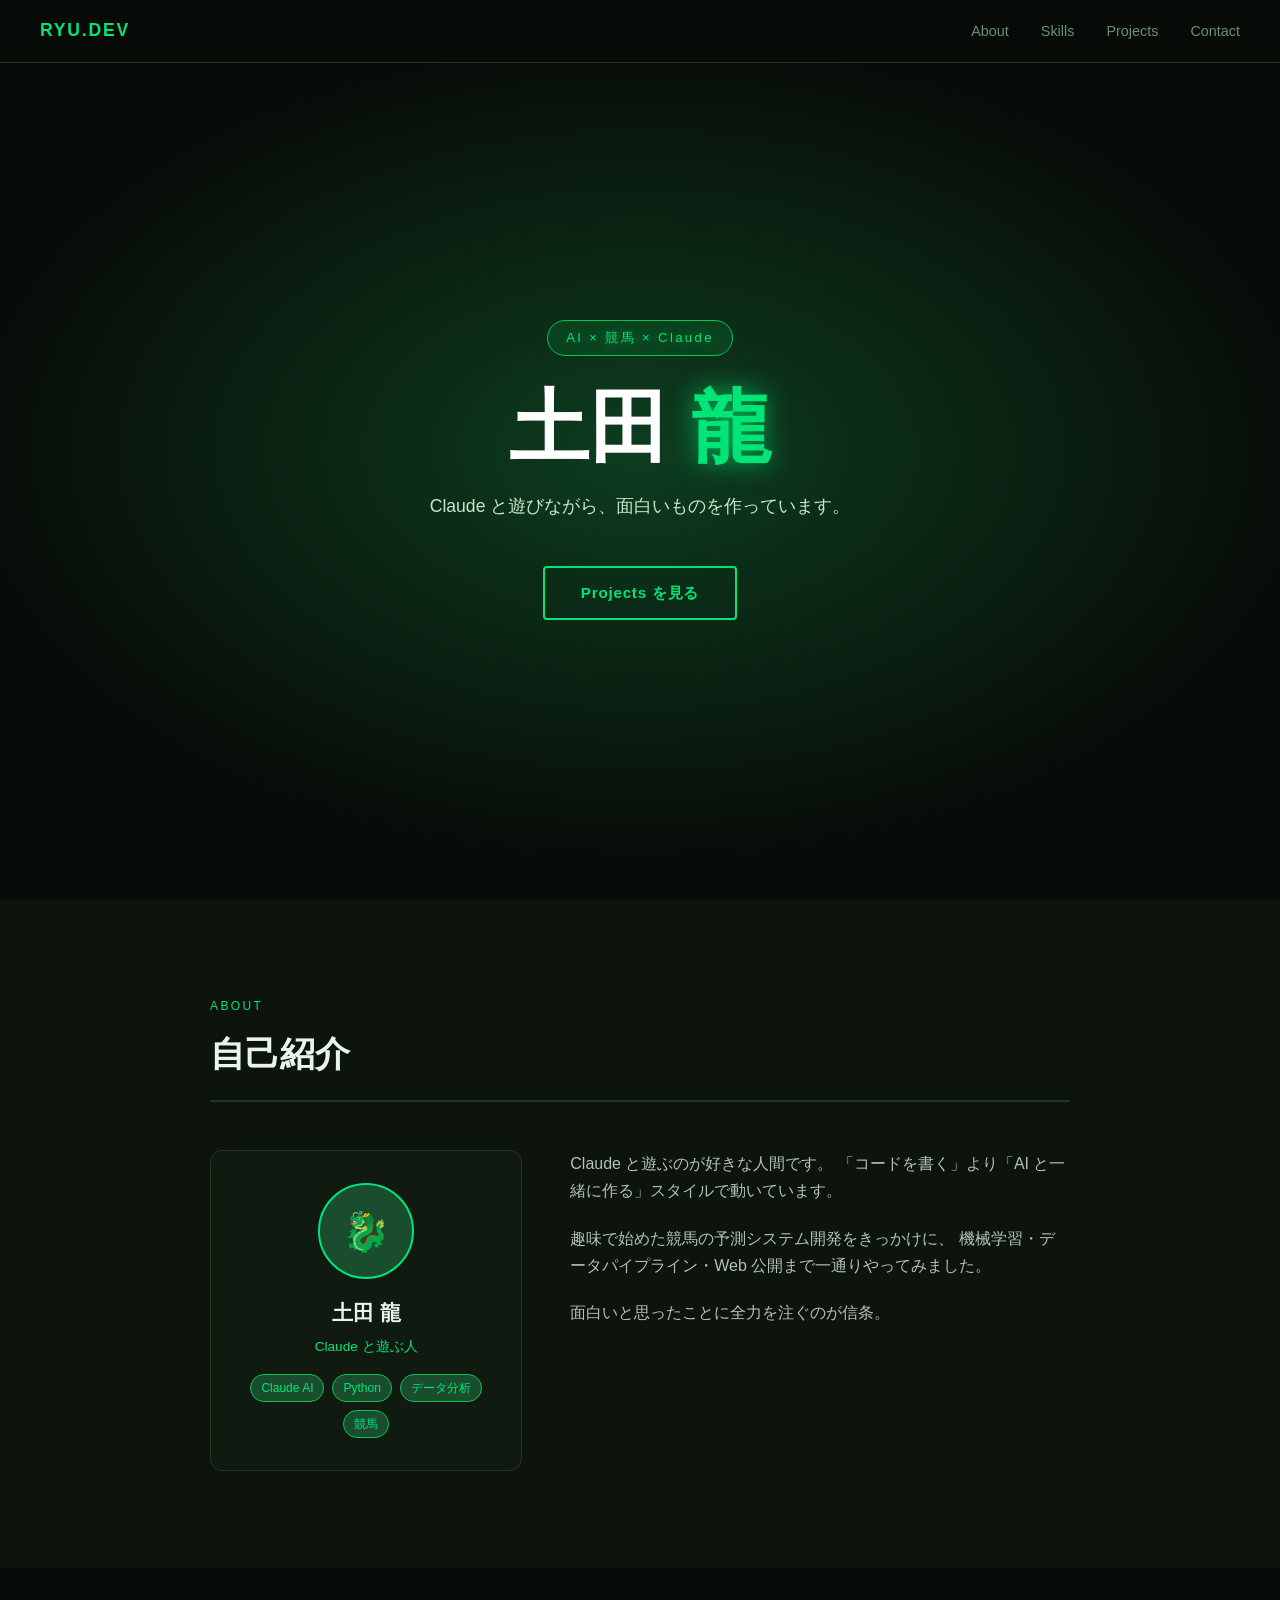
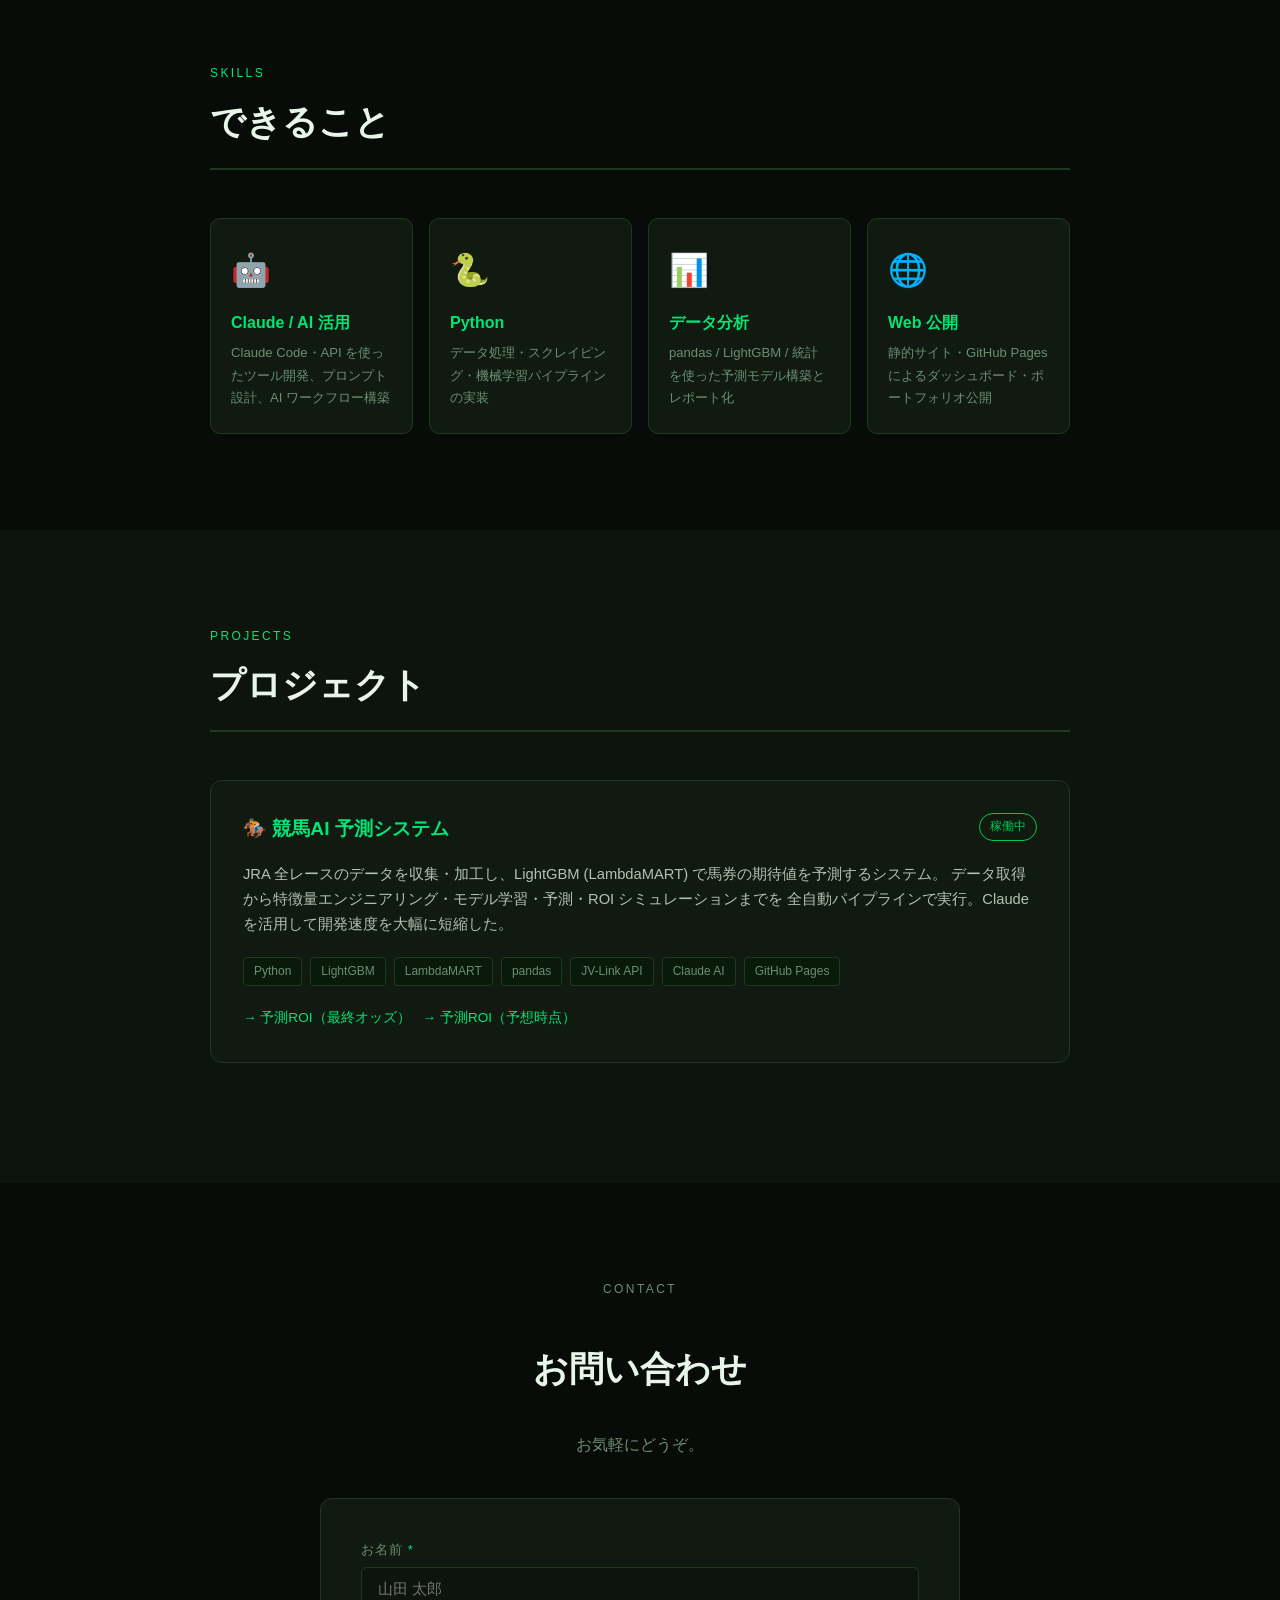
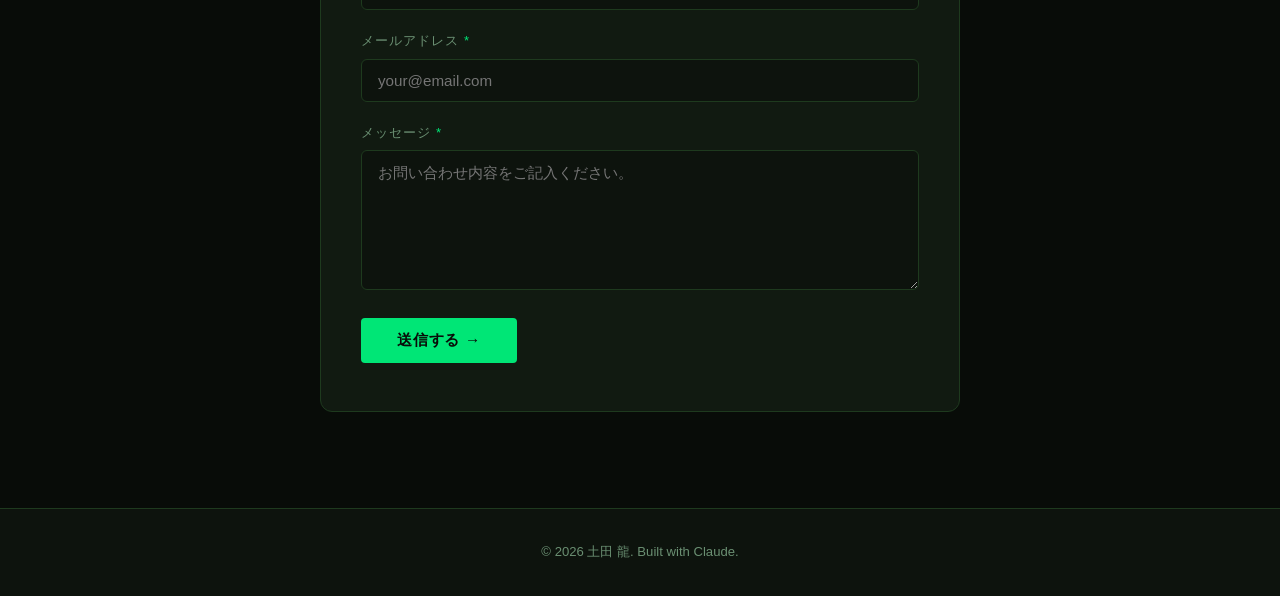
==== index.html @ 58692b45 "Fix hero text z-index, remove scanline overlay" ====
<!DOCTYPE html>
<html lang="ja">
<head>
<meta charset="utf-8">
<meta name="viewport" content="width=device-width, initial-scale=1">
<title>土田 龍 | Portfolio</title>
<style>
  :root {
    --bg:       #080c08;
    --bg2:      #0d130d;
    --bg3:      #111a11;
    --green:    #00e676;
    --green2:   #00c853;
    --green-dim:#1a4d2e;
    --text:     #e8f5e9;
    --muted:    #6a8f72;
    --border:   #1e3a1e;
  }

  * { box-sizing: border-box; margin: 0; padding: 0; }

  html { scroll-behavior: smooth; }

  body {
    font-family: 'Hiragino Kaku Gothic Pro', Meiryo, 'Noto Sans JP', sans-serif;
    background: var(--bg);
    color: var(--text);
    line-height: 1.7;
  }

  /* ── NAV ── */
  nav {
    position: fixed; top: 0; left: 0; right: 0; z-index: 100;
    display: flex; justify-content: space-between; align-items: center;
    padding: 16px 40px;
    background: rgba(8,12,8,0.85);
    backdrop-filter: blur(10px);
    border-bottom: 1px solid var(--border);
  }
  .nav-logo {
    font-size: 1.1em; font-weight: bold; color: var(--green);
    letter-spacing: 0.1em; text-decoration: none;
  }
  .nav-links { display: flex; gap: 32px; list-style: none; }
  .nav-links a {
    color: var(--muted); text-decoration: none; font-size: 0.9em;
    transition: color 0.2s;
  }
  .nav-links a:hover { color: var(--green); }

  /* ── HERO ── */
  #hero {
    min-height: 100vh;
    display: flex; flex-direction: column;
    justify-content: center; align-items: center;
    text-align: center;
    padding: 80px 24px 40px;
    position: relative; overflow: hidden;
  }
  #hero::before {
    content: '';
    position: absolute; inset: 0; z-index: 0;
    background: radial-gradient(ellipse 80% 70% at 50% 50%, #0d3d20 0%, transparent 65%);
    pointer-events: none;
  }
  .hero-tag {
    display: inline-block;
    background: rgba(0,200,83,0.12);
    border: 1px solid var(--green2);
    color: var(--green);
    font-size: 0.82em; letter-spacing: 0.18em;
    padding: 6px 18px; border-radius: 20px;
    margin-bottom: 28px;
    text-shadow: 0 0 12px rgba(0,230,118,0.5);
  }
  #hero h1 {
    font-size: clamp(2.8em, 7vw, 5em);
    font-weight: 900;
    line-height: 1.1;
    margin-bottom: 20px;
    color: #ffffff;
  }
  #hero h1 .accent {
    color: var(--green);
    text-shadow: 0 0 24px rgba(0,230,118,0.7);
  }
  #hero .sub {
    color: #c8e6c9; font-size: 1.1em;
    max-width: 480px; margin: 0 auto 44px;
  }
  .btn {
    display: inline-block;
    background: transparent;
    border: 2px solid var(--green);
    color: var(--green);
    padding: 12px 36px; border-radius: 4px;
    text-decoration: none; font-size: 0.95em; font-weight: bold;
    letter-spacing: 0.05em;
    transition: background 0.2s, color 0.2s;
  }
  .btn:hover { background: var(--green); color: var(--bg); }
  .btn-solid {
    background: var(--green); color: var(--bg);
  }
  .btn-solid:hover { background: var(--green2); }

  /* ── SECTIONS ── */
  section { padding: 96px 24px; }
  .section-inner { max-width: 860px; margin: 0 auto; }
  .section-label {
    font-size: 0.75em; letter-spacing: 0.2em;
    color: var(--green); text-transform: uppercase;
    margin-bottom: 8px;
  }
  .section-title {
    font-size: clamp(1.6em, 3.5vw, 2.2em);
    font-weight: 800; margin-bottom: 48px;
    border-bottom: 2px solid var(--border);
    padding-bottom: 16px;
  }

  /* ── ABOUT ── */
  #about { background: var(--bg2); }
  .about-grid {
    display: grid;
    grid-template-columns: 1fr 1.6fr;
    gap: 48px; align-items: start;
  }
  .about-profile {
    background: var(--bg3);
    border: 1px solid var(--border);
    border-radius: 12px;
    padding: 32px 24px;
    text-align: center;
  }
  .avatar {
    width: 96px; height: 96px;
    background: var(--green-dim);
    border-radius: 50%;
    display: flex; align-items: center; justify-content: center;
    font-size: 2.4em; margin: 0 auto 16px;
    border: 2px solid var(--green);
  }
  .about-profile h2 { font-size: 1.3em; margin-bottom: 4px; }
  .about-profile .role { color: var(--green); font-size: 0.85em; margin-bottom: 16px; }
  .tag-list { display: flex; flex-wrap: wrap; gap: 8px; justify-content: center; margin-top: 16px; }
  .tag {
    background: var(--green-dim);
    color: var(--green);
    font-size: 0.75em; padding: 3px 10px; border-radius: 20px;
    border: 1px solid var(--green2);
  }
  .about-text p { margin-bottom: 20px; color: #b0c4b1; }
  .about-text p:last-child { margin-bottom: 0; }

  /* ── SKILLS ── */
  #skills { background: var(--bg); }
  .skills-grid {
    display: grid;
    grid-template-columns: repeat(auto-fill, minmax(200px, 1fr));
    gap: 16px;
  }
  .skill-card {
    background: var(--bg3);
    border: 1px solid var(--border);
    border-radius: 10px;
    padding: 24px 20px;
    transition: border-color 0.2s, transform 0.2s;
  }
  .skill-card:hover { border-color: var(--green); transform: translateY(-4px); }
  .skill-icon { font-size: 2em; margin-bottom: 12px; }
  .skill-card h3 { font-size: 1em; font-weight: bold; color: var(--green); margin-bottom: 6px; }
  .skill-card p { font-size: 0.82em; color: var(--muted); }

  /* ── PROJECTS ── */
  #projects { background: var(--bg2); }
  .project-card {
    background: var(--bg3);
    border: 1px solid var(--border);
    border-radius: 12px;
    padding: 32px;
    margin-bottom: 24px;
    transition: border-color 0.2s;
  }
  .project-card:hover { border-color: var(--green); }
  .project-header {
    display: flex; justify-content: space-between;
    align-items: flex-start; gap: 16px;
    margin-bottom: 16px;
  }
  .project-title { font-size: 1.2em; font-weight: bold; color: var(--green); }
  .project-badge {
    font-size: 0.72em; padding: 3px 10px;
    border-radius: 20px; border: 1px solid;
    white-space: nowrap; flex-shrink: 0;
  }
  .badge-active { border-color: var(--green2); color: var(--green2); }
  .project-desc { color: #b0c4b1; font-size: 0.92em; margin-bottom: 20px; }
  .tech-list { display: flex; flex-wrap: wrap; gap: 8px; }
  .tech {
    background: #0a1a0a; color: var(--muted);
    font-size: 0.75em; padding: 3px 10px;
    border-radius: 4px; border: 1px solid var(--border);
  }
  .project-links { margin-top: 20px; display: flex; gap: 12px; }
  .project-links a {
    font-size: 0.85em; color: var(--green);
    text-decoration: none; border-bottom: 1px solid transparent;
    transition: border-color 0.2s;
  }
  .project-links a:hover { border-color: var(--green); }

  /* ── CONTACT ── */
  #contact { background: var(--bg); }
  .contact-wrap { text-align: center; }
  .contact-wrap p { color: var(--muted); max-width: 480px; margin: 0 auto 40px; }
  .contact-form-area {
    max-width: 640px; margin: 0 auto;
    background: var(--bg3); border: 1px solid var(--border);
    border-radius: 12px; overflow: hidden;
  }
  .contact-form-area iframe {
    width: 100%; border: none; display: block;
    min-height: 600px;
  }
  /* ── CONTACT FORM ── */
  .contact-form {
    padding: 40px 40px 48px;
    text-align: left;
  }
  .form-group {
    margin-bottom: 20px;
  }
  .form-group label {
    display: block;
    font-size: 0.82em;
    color: var(--muted);
    letter-spacing: 0.08em;
    margin-bottom: 6px;
  }
  .form-group input,
  .form-group textarea {
    width: 100%;
    background: var(--bg2);
    border: 1px solid var(--border);
    border-radius: 6px;
    color: var(--text);
    font-family: inherit;
    font-size: 0.95em;
    padding: 12px 16px;
    transition: border-color 0.2s, box-shadow 0.2s;
    outline: none;
    resize: vertical;
  }
  .form-group input:focus,
  .form-group textarea:focus {
    border-color: var(--green);
    box-shadow: 0 0 0 3px rgba(0, 230, 118, 0.12);
  }
  .form-group textarea { min-height: 140px; }
  .form-submit { margin-top: 8px; }
  .form-submit .btn { cursor: pointer; font-family: inherit; border: none; }
  .form-thankyou {
    display: none;
    padding: 48px 32px;
    text-align: center;
  }
  .form-thankyou .thankyou-icon {
    font-size: 2.8em; margin-bottom: 16px;
  }
  .form-thankyou h3 {
    font-size: 1.2em; color: var(--green); margin-bottom: 10px;
  }
  .form-thankyou p { color: var(--muted); font-size: 0.92em; }
  /* honeypot: 非表示 */
  .form-honeypot { display: none !important; }
  @media (max-width: 680px) {
    .contact-form { padding: 28px 20px 36px; }
  }

  /* ── FOOTER ── */
  footer {
    background: var(--bg2);
    border-top: 1px solid var(--border);
    text-align: center;
    padding: 32px 24px;
    color: var(--muted);
    font-size: 0.82em;
  }

  /* ── RESPONSIVE ── */
  @media (max-width: 680px) {
    nav { padding: 14px 20px; }
    .nav-links { gap: 20px; }
    .about-grid { grid-template-columns: 1fr; }
    section { padding: 64px 20px; }
  }
</style>
</head>
<body>

<!-- NAV -->
<nav>
  <a class="nav-logo" href="#">RYU.DEV</a>
  <ul class="nav-links">
    <li><a href="#about">About</a></li>
    <li><a href="#skills">Skills</a></li>
    <li><a href="#projects">Projects</a></li>
    <li><a href="#contact">Contact</a></li>
  </ul>
</nav>

<!-- HERO -->
<section id="hero">
  <div style="position:relative;z-index:1;display:flex;flex-direction:column;align-items:center">
    <span class="hero-tag">AI × 競馬 × Claude</span>
    <h1>土田 <span class="accent">龍</span></h1>
    <p class="sub">Claude と遊びながら、面白いものを作っています。</p>
    <a class="btn" href="#projects">Projects を見る</a>
  </div>
</section>

<!-- ABOUT -->
<section id="about">
  <div class="section-inner">
    <p class="section-label">About</p>
    <h2 class="section-title">自己紹介</h2>
    <div class="about-grid">
      <div class="about-profile">
        <div class="avatar">🐉</div>
        <h2>土田 龍</h2>
        <p class="role">Claude と遊ぶ人</p>
        <div class="tag-list">
          <span class="tag">Claude AI</span>
          <span class="tag">Python</span>
          <span class="tag">データ分析</span>
          <span class="tag">競馬</span>
        </div>
      </div>
      <div class="about-text">
        <p>
          Claude と遊ぶのが好きな人間です。
          「コードを書く」より「AI と一緒に作る」スタイルで動いています。
        </p>
        <p>
          趣味で始めた競馬の予測システム開発をきっかけに、
          機械学習・データパイプライン・Web 公開まで一通りやってみました。
        </p>
        <p>
          面白いと思ったことに全力を注ぐのが信条。
        </p>
      </div>
    </div>
  </div>
</section>

<!-- SKILLS -->
<section id="skills">
  <div class="section-inner">
    <p class="section-label">Skills</p>
    <h2 class="section-title">できること</h2>
    <div class="skills-grid">
      <div class="skill-card">
        <div class="skill-icon">🤖</div>
        <h3>Claude / AI 活用</h3>
        <p>Claude Code・API を使ったツール開発、プロンプト設計、AI ワークフロー構築</p>
      </div>
      <div class="skill-card">
        <div class="skill-icon">🐍</div>
        <h3>Python</h3>
        <p>データ処理・スクレイピング・機械学習パイプラインの実装</p>
      </div>
      <div class="skill-card">
        <div class="skill-icon">📊</div>
        <h3>データ分析</h3>
        <p>pandas / LightGBM / 統計を使った予測モデル構築とレポート化</p>
      </div>
      <div class="skill-card">
        <div class="skill-icon">🌐</div>
        <h3>Web 公開</h3>
        <p>静的サイト・GitHub Pages によるダッシュボード・ポートフォリオ公開</p>
      </div>
    </div>
  </div>
</section>

<!-- PROJECTS -->
<section id="projects">
  <div class="section-inner">
    <p class="section-label">Projects</p>
    <h2 class="section-title">プロジェクト</h2>

    <div class="project-card">
      <div class="project-header">
        <span class="project-title">🏇 競馬AI 予測システム</span>
        <span class="project-badge badge-active">稼働中</span>
      </div>
      <p class="project-desc">
        JRA 全レースのデータを収集・加工し、LightGBM (LambdaMART) で馬券の期待値を予測するシステム。
        データ取得から特徴量エンジニアリング・モデル学習・予測・ROI シミュレーションまでを
        全自動パイプラインで実行。Claude を活用して開発速度を大幅に短縮した。
      </p>
      <div class="tech-list">
        <span class="tech">Python</span>
        <span class="tech">LightGBM</span>
        <span class="tech">LambdaMART</span>
        <span class="tech">pandas</span>
        <span class="tech">JV-Link API</span>
        <span class="tech">Claude AI</span>
        <span class="tech">GitHub Pages</span>
      </div>
      <div class="project-links">
        <a href="https://keiba-dragon.github.io/horse_racing_ai/daily_roi_2026.html" target="_blank" rel="noopener">→ 予測ROI（最終オッズ）</a>
        <a href="https://keiba-dragon.github.io/horse_racing_ai/predict_time_roi_2026.html" target="_blank" rel="noopener">→ 予測ROI（予想時点）</a>
      </div>
    </div>

    <!-- 追加プロジェクトはここにコピーして増やせます -->

  </div>
</section>

<!-- CONTACT -->
<section id="contact">
  <div class="section-inner contact-wrap">
    <p class="section-label">Contact</p>
    <h2 class="section-title" style="border:none;margin-bottom:16px;">お問い合わせ</h2>
    <p>お気軽にどうぞ。</p>

    <div class="contact-form-area">

      <!-- お問い合わせフォーム (Formspree) -->
      <!-- FORMSPREE_ENDPOINT: https://formspree.io/f/mdapybbp -->
      <form
        id="contact-form"
        class="contact-form"
        action="https://formspree.io/f/mdapybbp"
        method="POST"
        novalidate
      >
        <!-- honeypot スパム対策 -->
        <div class="form-honeypot" aria-hidden="true">
          <input type="text" name="_gotcha" tabindex="-1" autocomplete="off">
        </div>

        <div class="form-group">
          <label for="cf-name">お名前 <span style="color:var(--green)">*</span></label>
          <input
            id="cf-name"
            type="text"
            name="name"
            placeholder="山田 太郎"
            required
            autocomplete="name"
          >
        </div>

        <div class="form-group">
          <label for="cf-email">メールアドレス <span style="color:var(--green)">*</span></label>
          <input
            id="cf-email"
            type="email"
            name="email"
            placeholder="your@email.com"
            required
            autocomplete="email"
          >
        </div>

        <div class="form-group">
          <label for="cf-message">メッセージ <span style="color:var(--green)">*</span></label>
          <textarea
            id="cf-message"
            name="message"
            placeholder="お問い合わせ内容をご記入ください。"
            required
          ></textarea>
        </div>

        <div class="form-submit">
          <button type="submit" class="btn btn-solid">送信する →</button>
        </div>
      </form>

      <!-- 送信完了メッセージ -->
      <div id="contact-thankyou" class="form-thankyou">
        <div class="thankyou-icon">✅</div>
        <h3>お送りいただきありがとうございます！</h3>
        <p>内容を確認のうえ、折り返しご連絡いたします。</p>
      </div>

    </div>
  </div>
</section>

<!-- FOOTER -->
<footer>
  <p>&copy; 2026 土田 龍. Built with Claude.</p>
</footer>


<script>
/* ── Formspree Ajax 送信 ───────────────────────────────────────── */
(function () {
  var form      = document.getElementById('contact-form');
  var thankyou  = document.getElementById('contact-thankyou');
  if (!form) return;

  form.addEventListener('submit', function (e) {
    e.preventDefault();

    var submitBtn = form.querySelector('[type="submit"]');
    submitBtn.disabled = true;
    submitBtn.textContent = '送信中…';

    var data = new FormData(form);

    fetch(form.action, {
      method: 'POST',
      body: data,
      headers: { 'Accept': 'application/json' }
    })
    .then(function (res) {
      if (res.ok) {
        /* 成功: フォームを隠してサンクスメッセージを表示 */
        form.style.display = 'none';
        thankyou.style.display = 'block';
      } else {
        return res.json().then(function (json) {
          throw new Error(json.errors ? json.errors.map(function(e){ return e.message; }).join(', ') : '送信エラー');
        });
      }
    })
    .catch(function (err) {
      submitBtn.disabled = false;
      submitBtn.textContent = '送信する →';
      alert('送信に失敗しました。時間をおいて再度お試しください。\n(' + err.message + ')');
    });
  });
})();
</script>

</body>
</html>
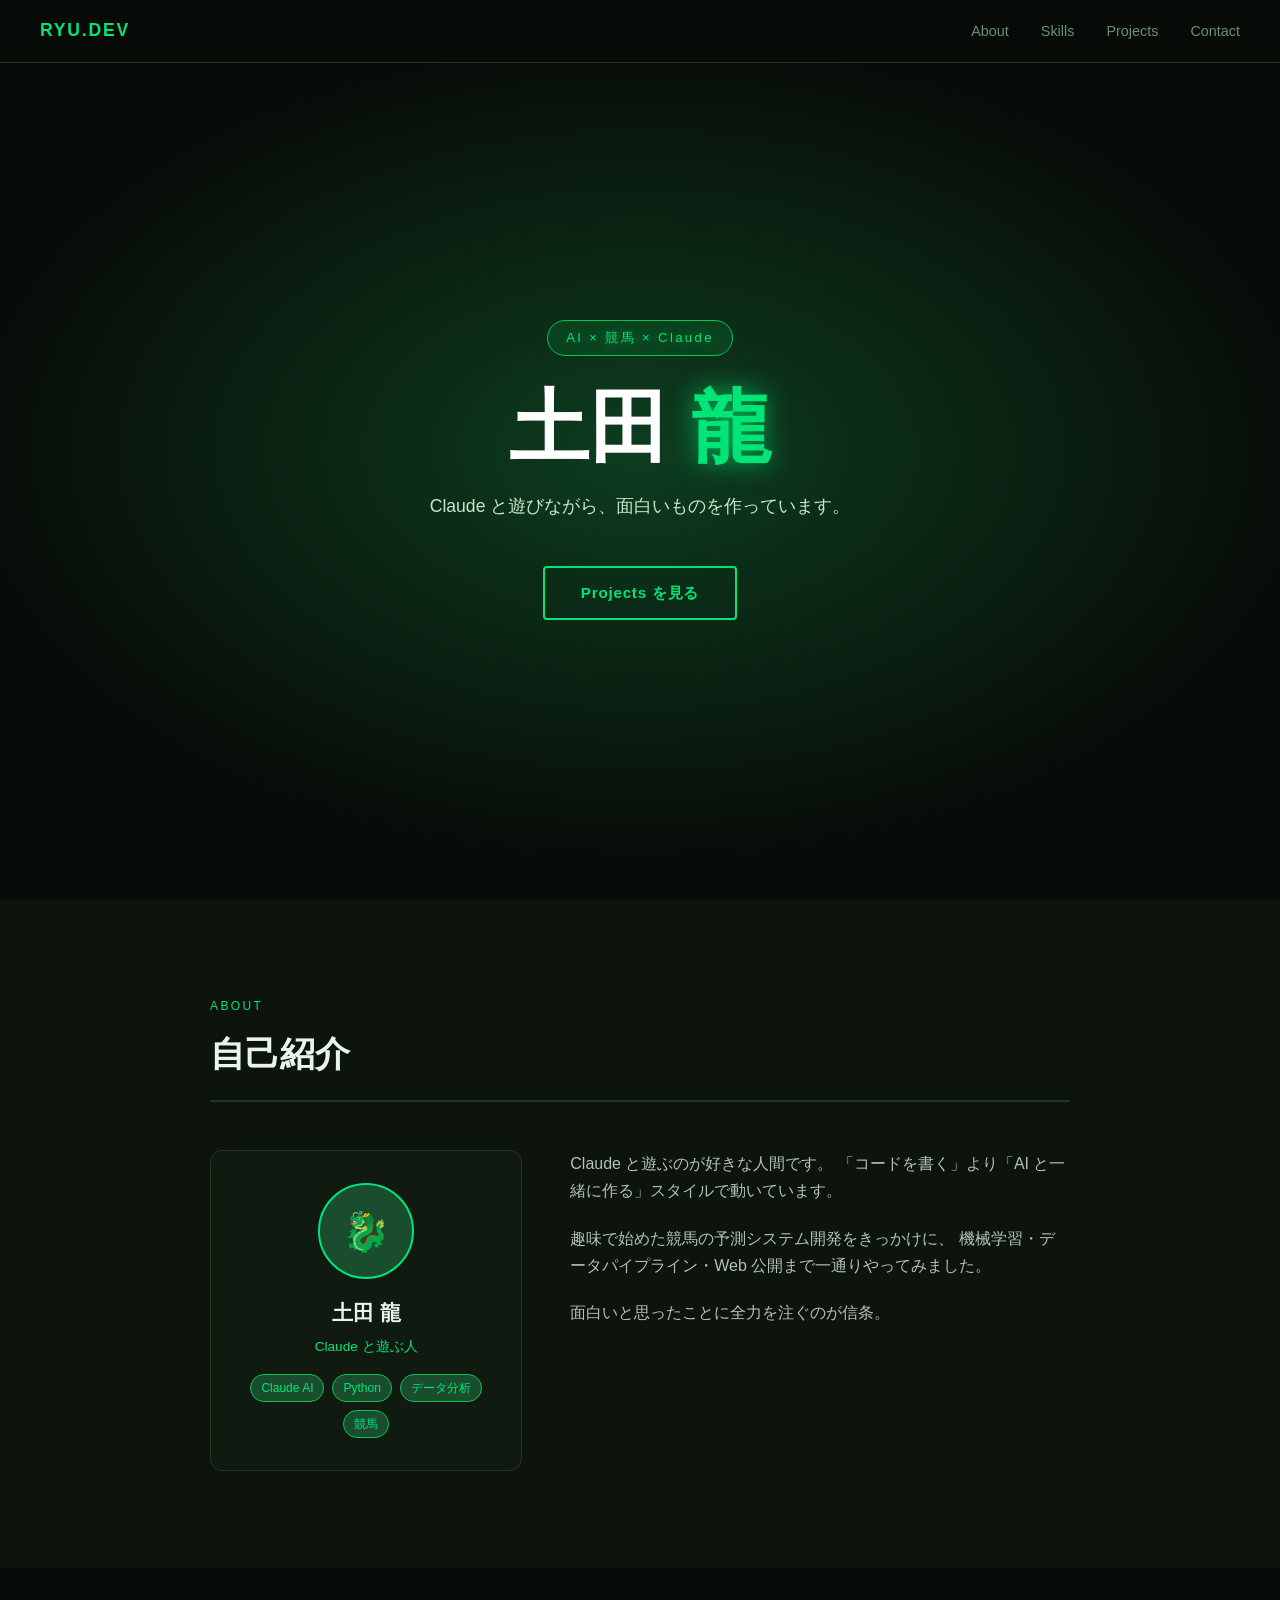
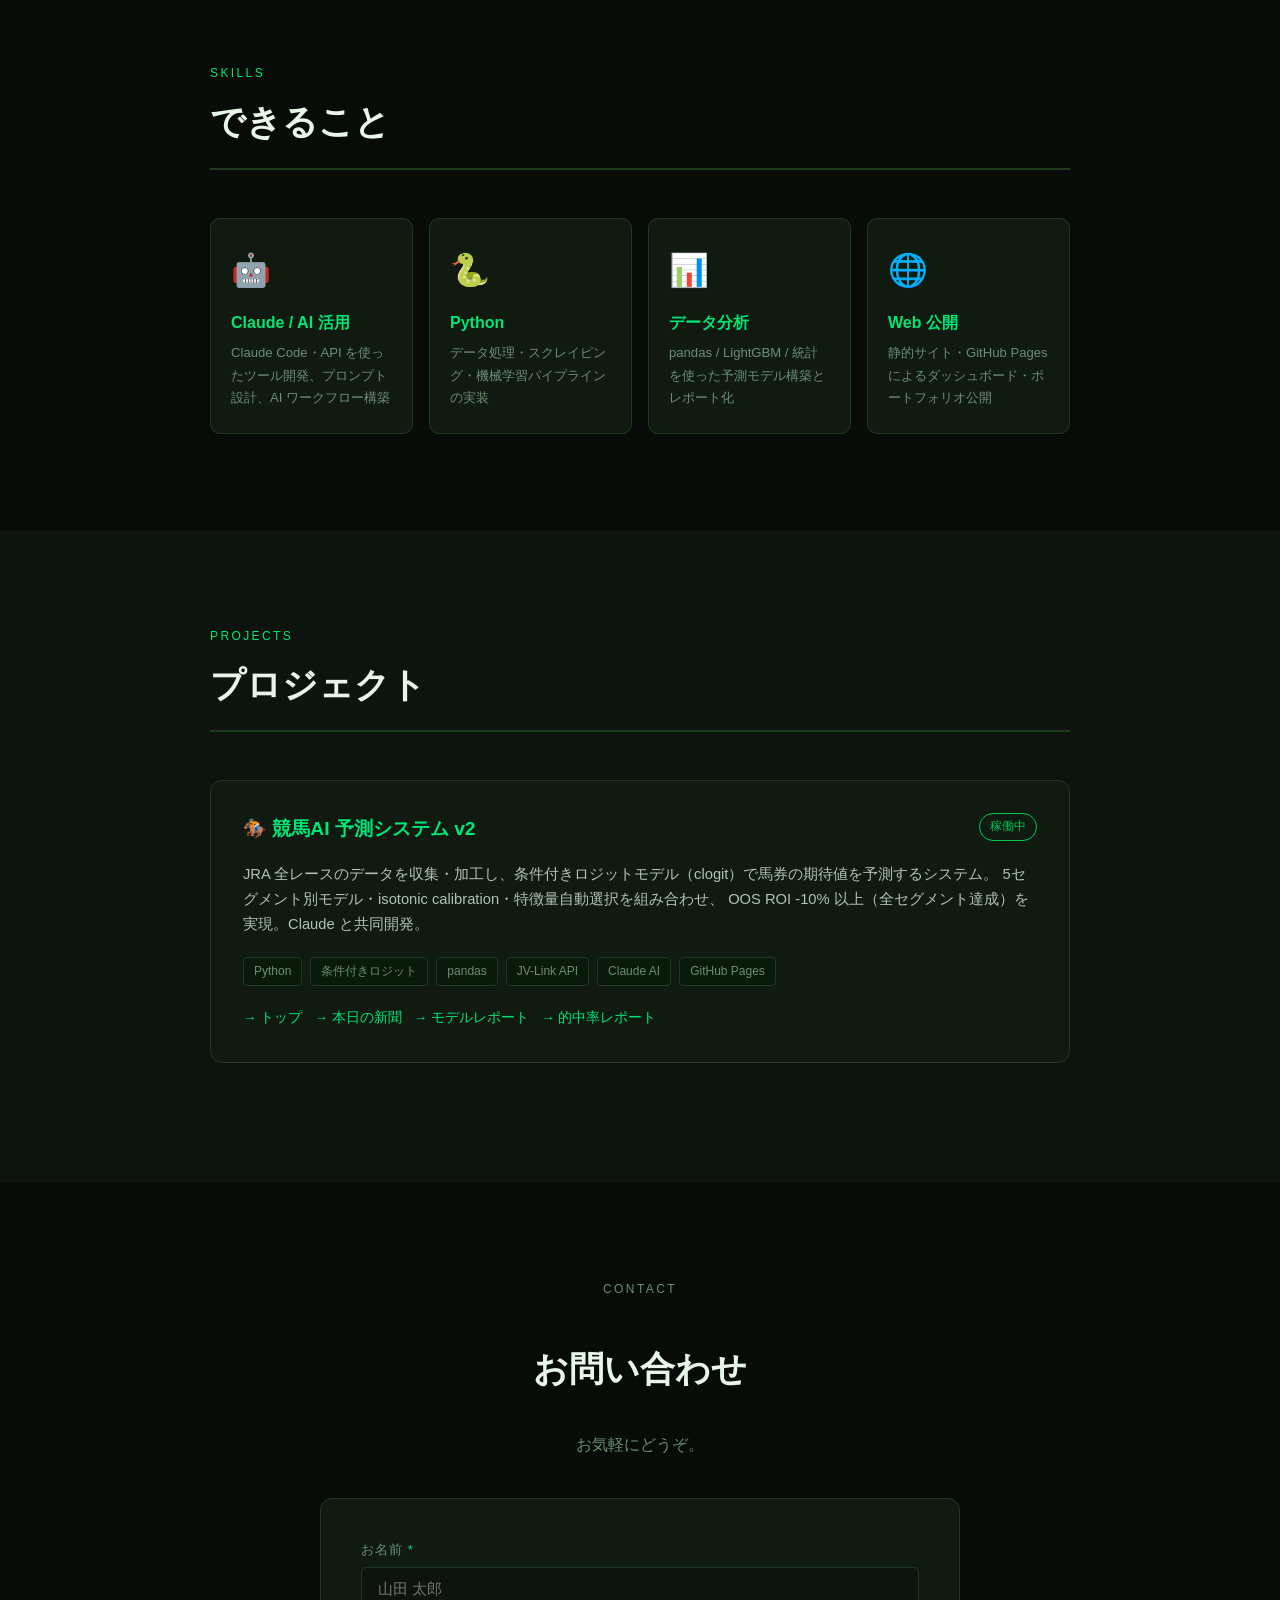
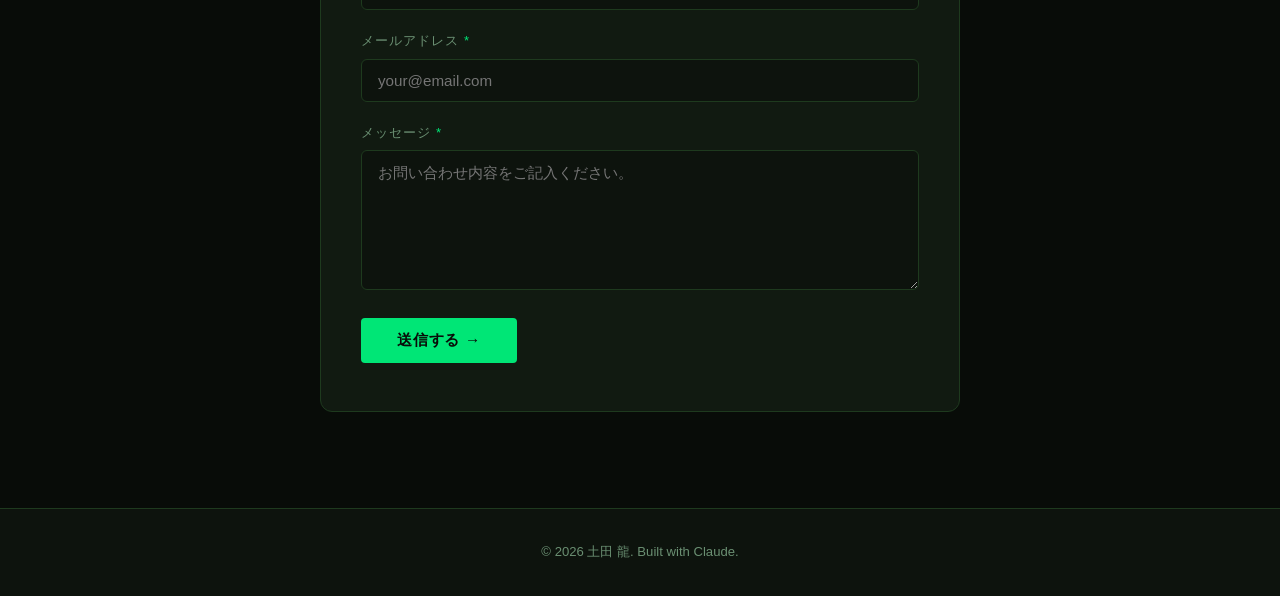
==== commit 4d4cdc50: "feat: 競馬AIをv2に更新（clogit・5セグメント・新URLに変更）" ====
--- a/index.html
+++ b/index.html
@@ -392,26 +392,27 @@
 
     <div class="project-card">
       <div class="project-header">
-        <span class="project-title">🏇 競馬AI 予測システム</span>
+        <span class="project-title">🏇 競馬AI 予測システム v2</span>
         <span class="project-badge badge-active">稼働中</span>
       </div>
       <p class="project-desc">
-        JRA 全レースのデータを収集・加工し、LightGBM (LambdaMART) で馬券の期待値を予測するシステム。
-        データ取得から特徴量エンジニアリング・モデル学習・予測・ROI シミュレーションまでを
-        全自動パイプラインで実行。Claude を活用して開発速度を大幅に短縮した。
+        JRA 全レースのデータを収集・加工し、条件付きロジットモデル（clogit）で馬券の期待値を予測するシステム。
+        5セグメント別モデル・isotonic calibration・特徴量自動選択を組み合わせ、
+        OOS ROI -10% 以上（全セグメント達成）を実現。Claude と共同開発。
       </p>
       <div class="tech-list">
         <span class="tech">Python</span>
-        <span class="tech">LightGBM</span>
-        <span class="tech">LambdaMART</span>
+        <span class="tech">条件付きロジット</span>
         <span class="tech">pandas</span>
         <span class="tech">JV-Link API</span>
         <span class="tech">Claude AI</span>
         <span class="tech">GitHub Pages</span>
       </div>
       <div class="project-links">
-        <a href="https://keiba-dragon.github.io/horse_racing_ai/daily_roi_2026.html" target="_blank" rel="noopener">→ 予測ROI（最終オッズ）</a>
-        <a href="https://keiba-dragon.github.io/horse_racing_ai/predict_time_roi_2026.html" target="_blank" rel="noopener">→ 予測ROI（予想時点）</a>
+        <a href="https://keiba-dragon.github.io/horse_racing_ai_v2/" target="_blank" rel="noopener">→ トップ</a>
+        <a href="https://keiba-dragon.github.io/horse_racing_ai_v2/newspaper_20260614.html" target="_blank" rel="noopener">→ 本日の新聞</a>
+        <a href="https://keiba-dragon.github.io/horse_racing_ai_v2/model_report_20260613.html" target="_blank" rel="noopener">→ モデルレポート</a>
+        <a href="https://keiba-dragon.github.io/horse_racing_ai_v2/accuracy_model_report_20260613.html" target="_blank" rel="noopener">→ 的中率レポート</a>
       </div>
     </div>
 
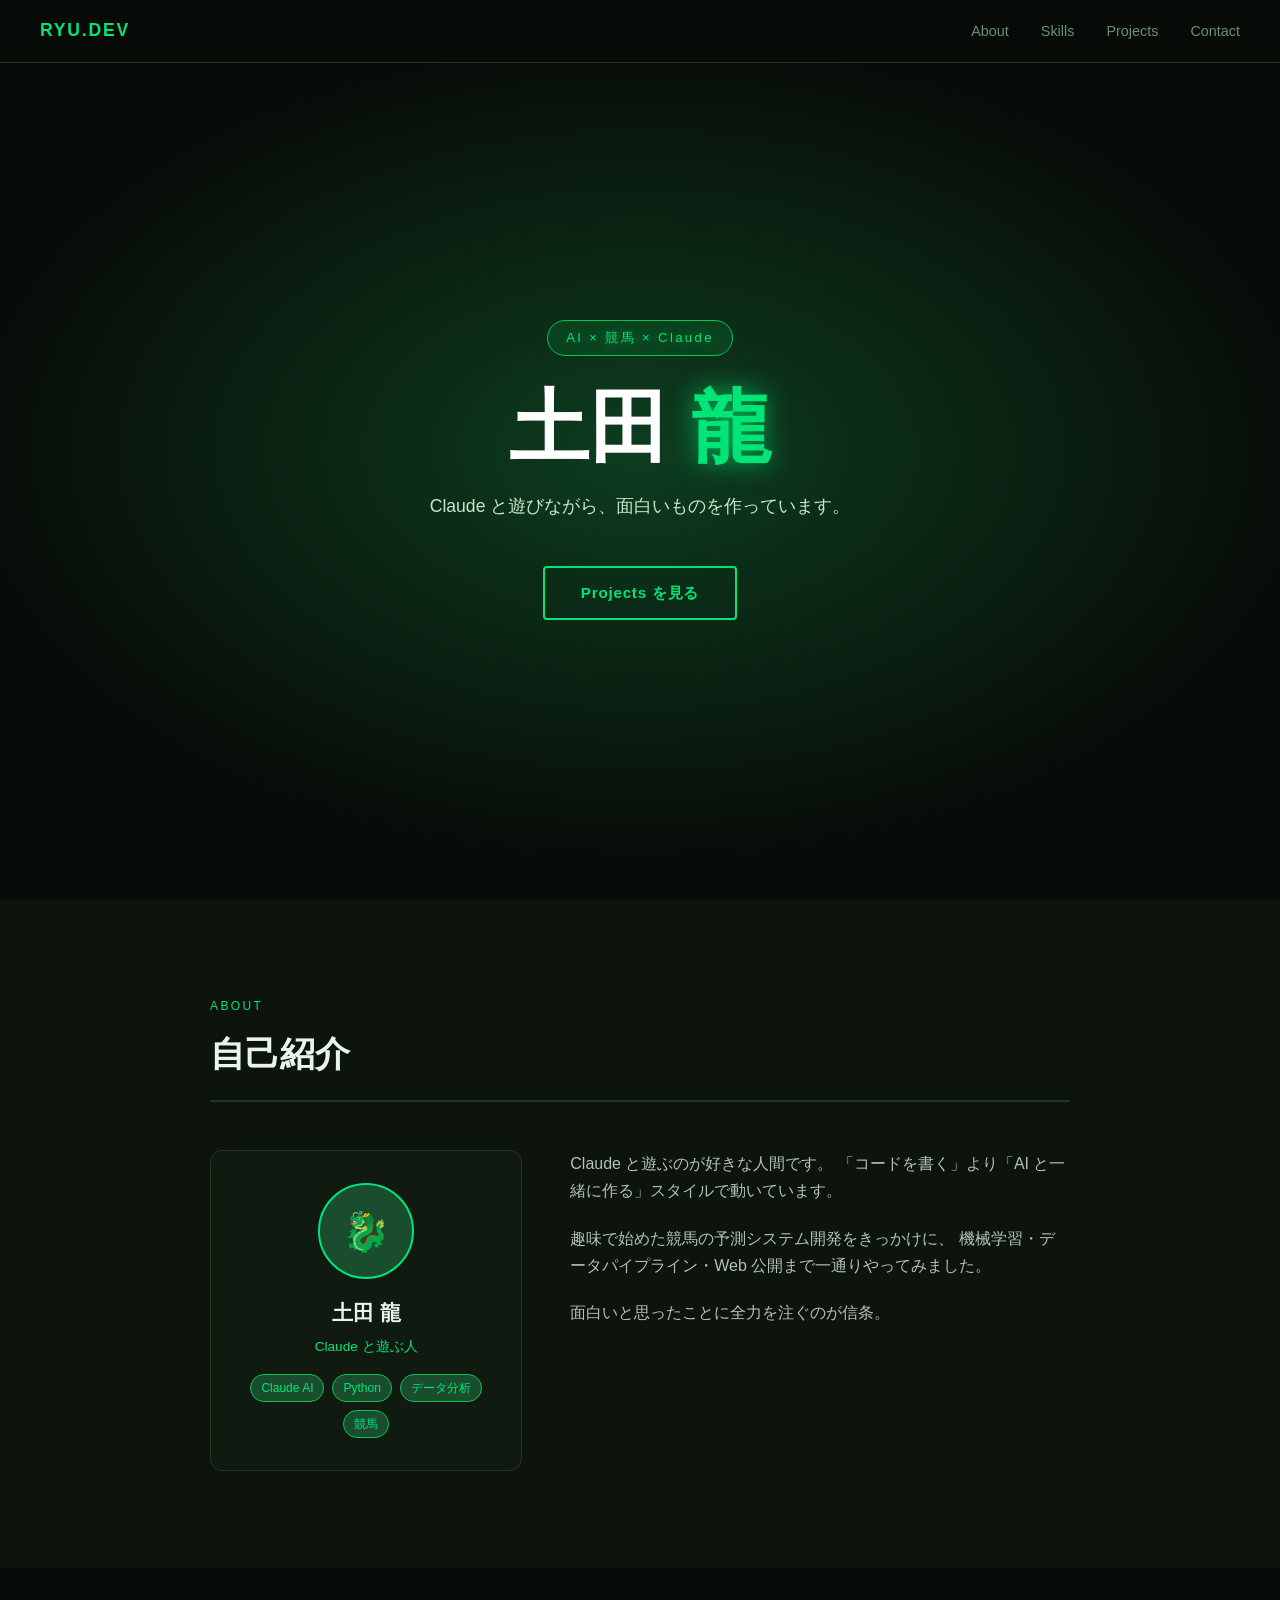
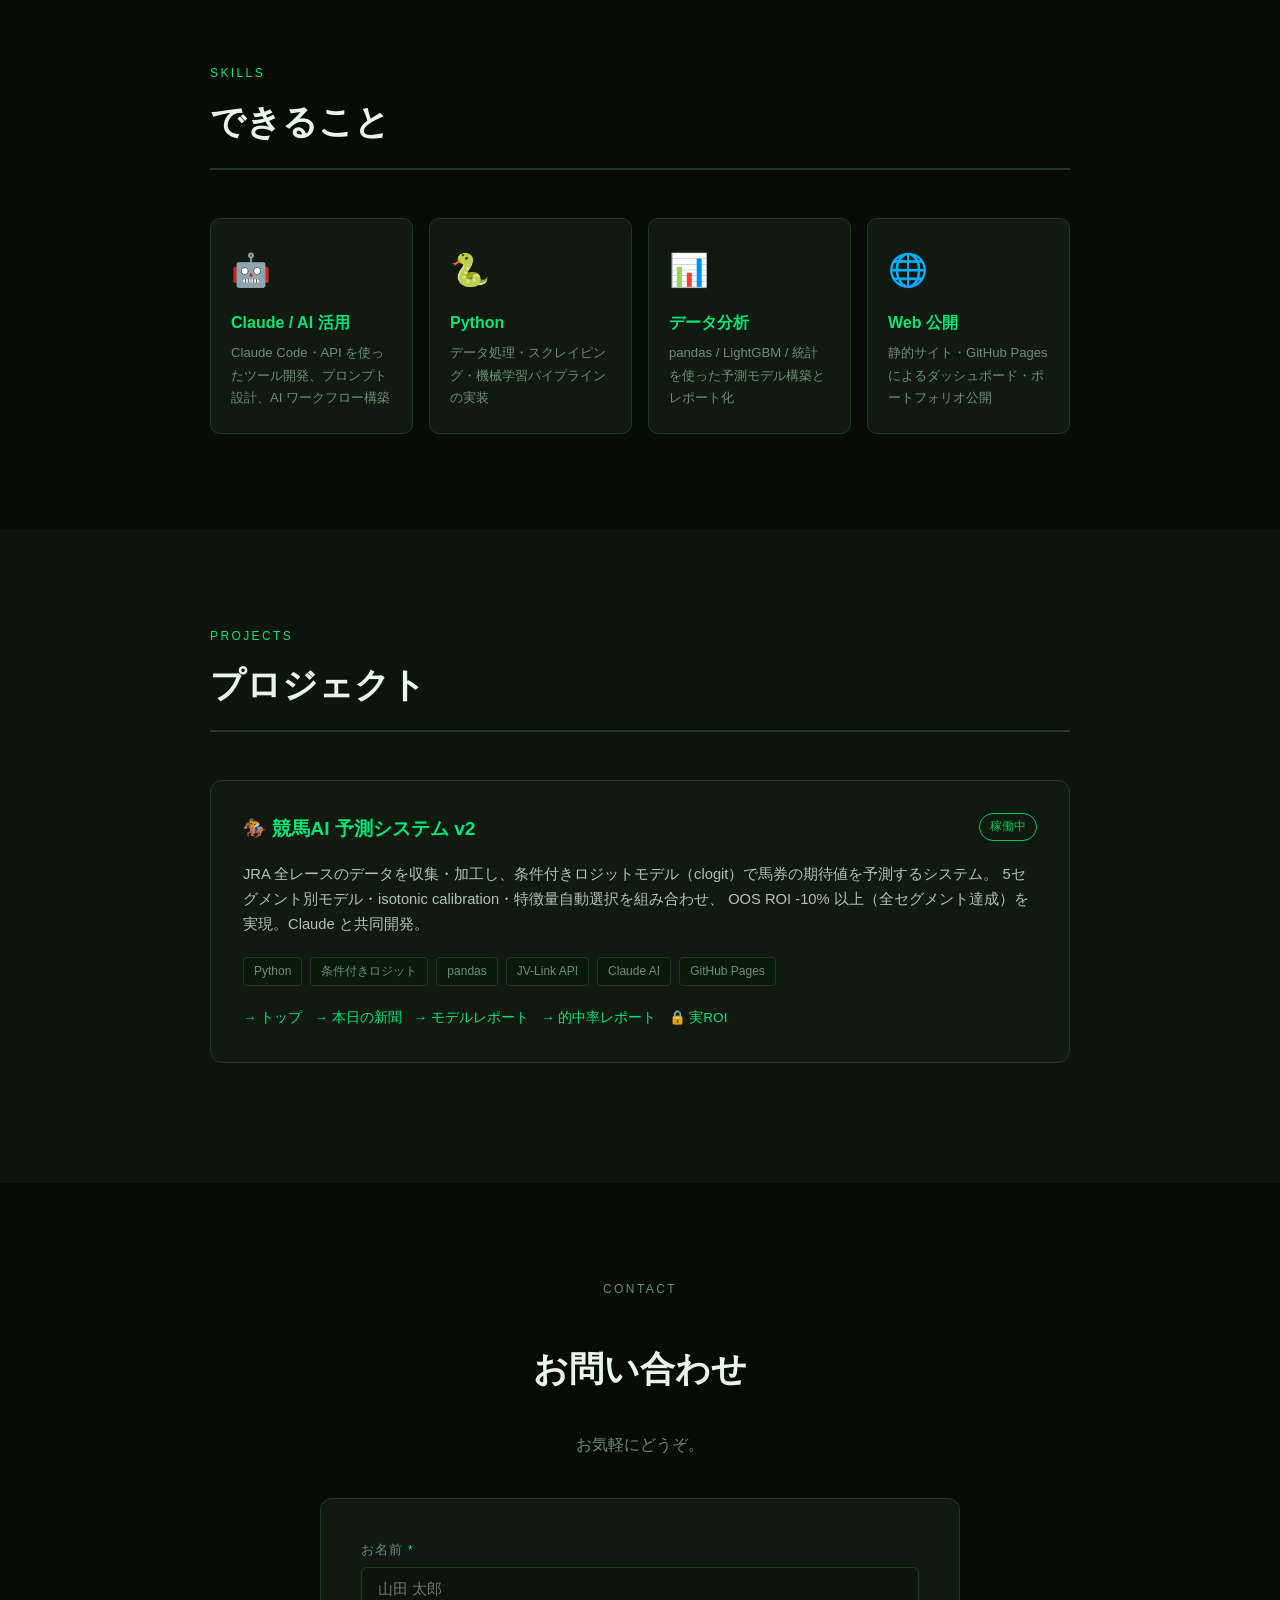
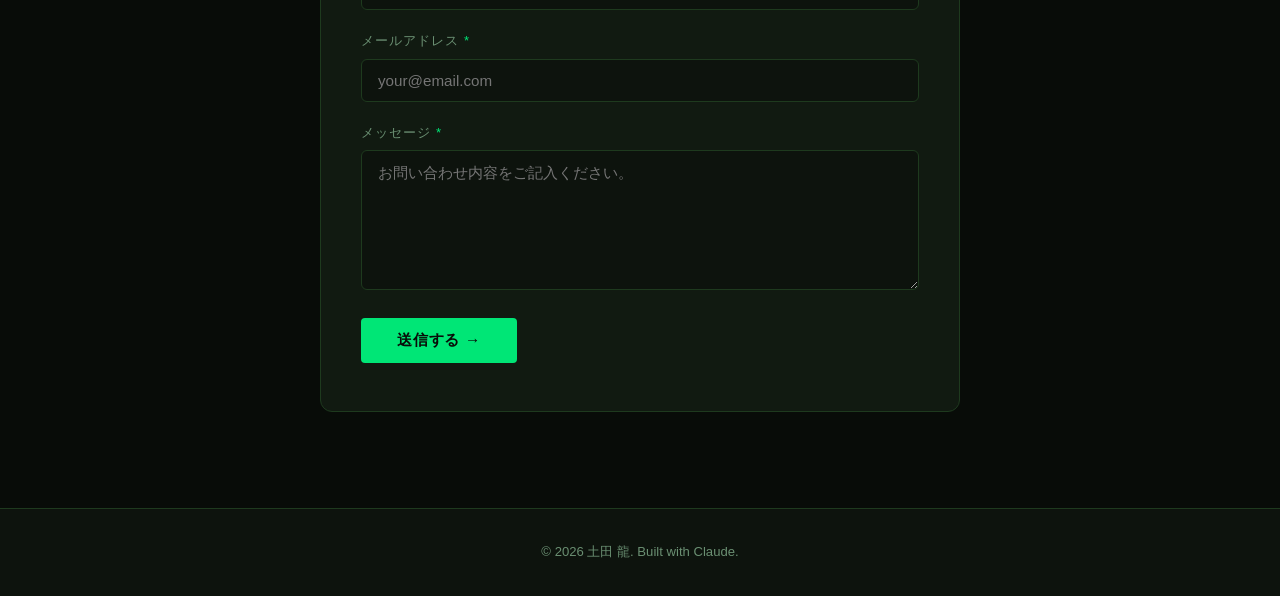
==== commit 579ece73: "feat: 実ROIパスワードゲートページ追加" ====
--- a/index.html
+++ b/index.html
@@ -413,6 +413,7 @@
         <a href="https://keiba-dragon.github.io/horse_racing_ai_v2/newspaper_20260614.html" target="_blank" rel="noopener">→ 本日の新聞</a>
         <a href="https://keiba-dragon.github.io/horse_racing_ai_v2/model_report_20260613.html" target="_blank" rel="noopener">→ モデルレポート</a>
         <a href="https://keiba-dragon.github.io/horse_racing_ai_v2/accuracy_model_report_20260613.html" target="_blank" rel="noopener">→ 的中率レポート</a>
+        <a href="/bet-roi/">🔒 実ROI</a>
       </div>
     </div>
 
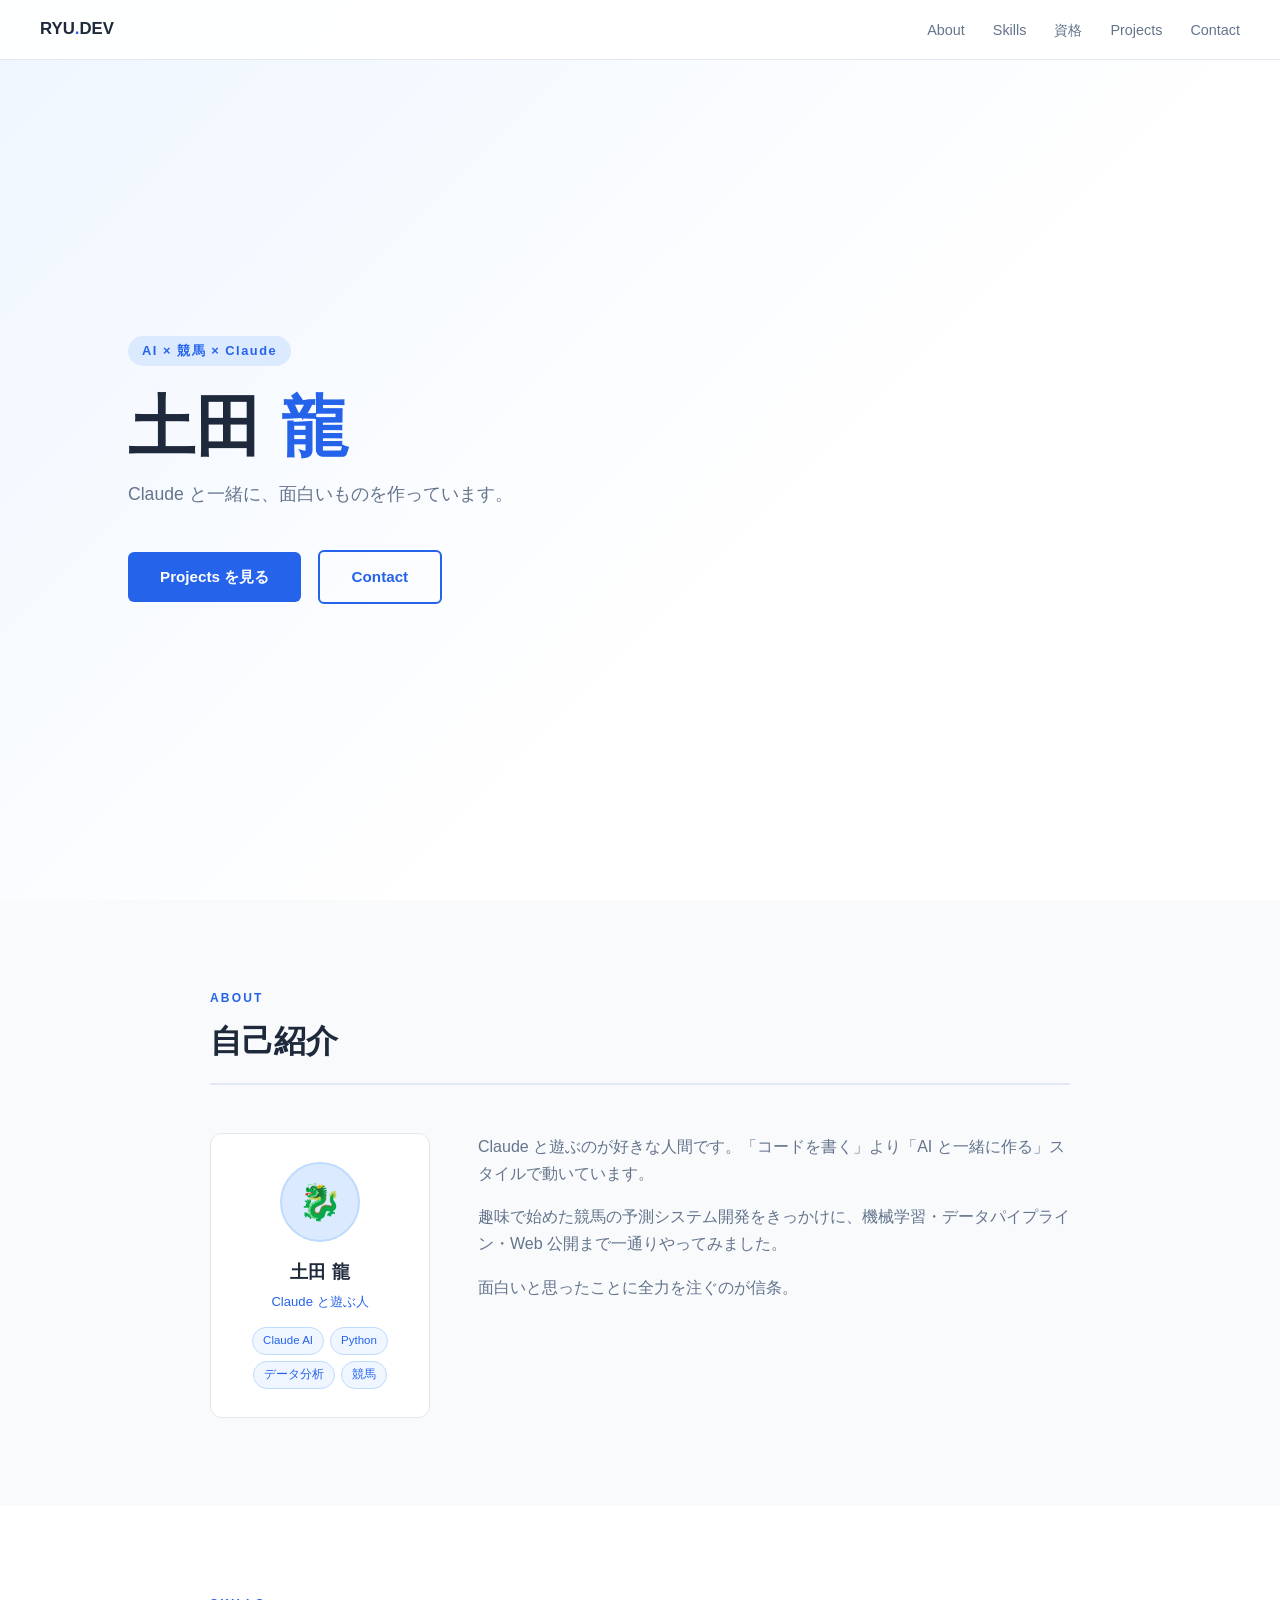
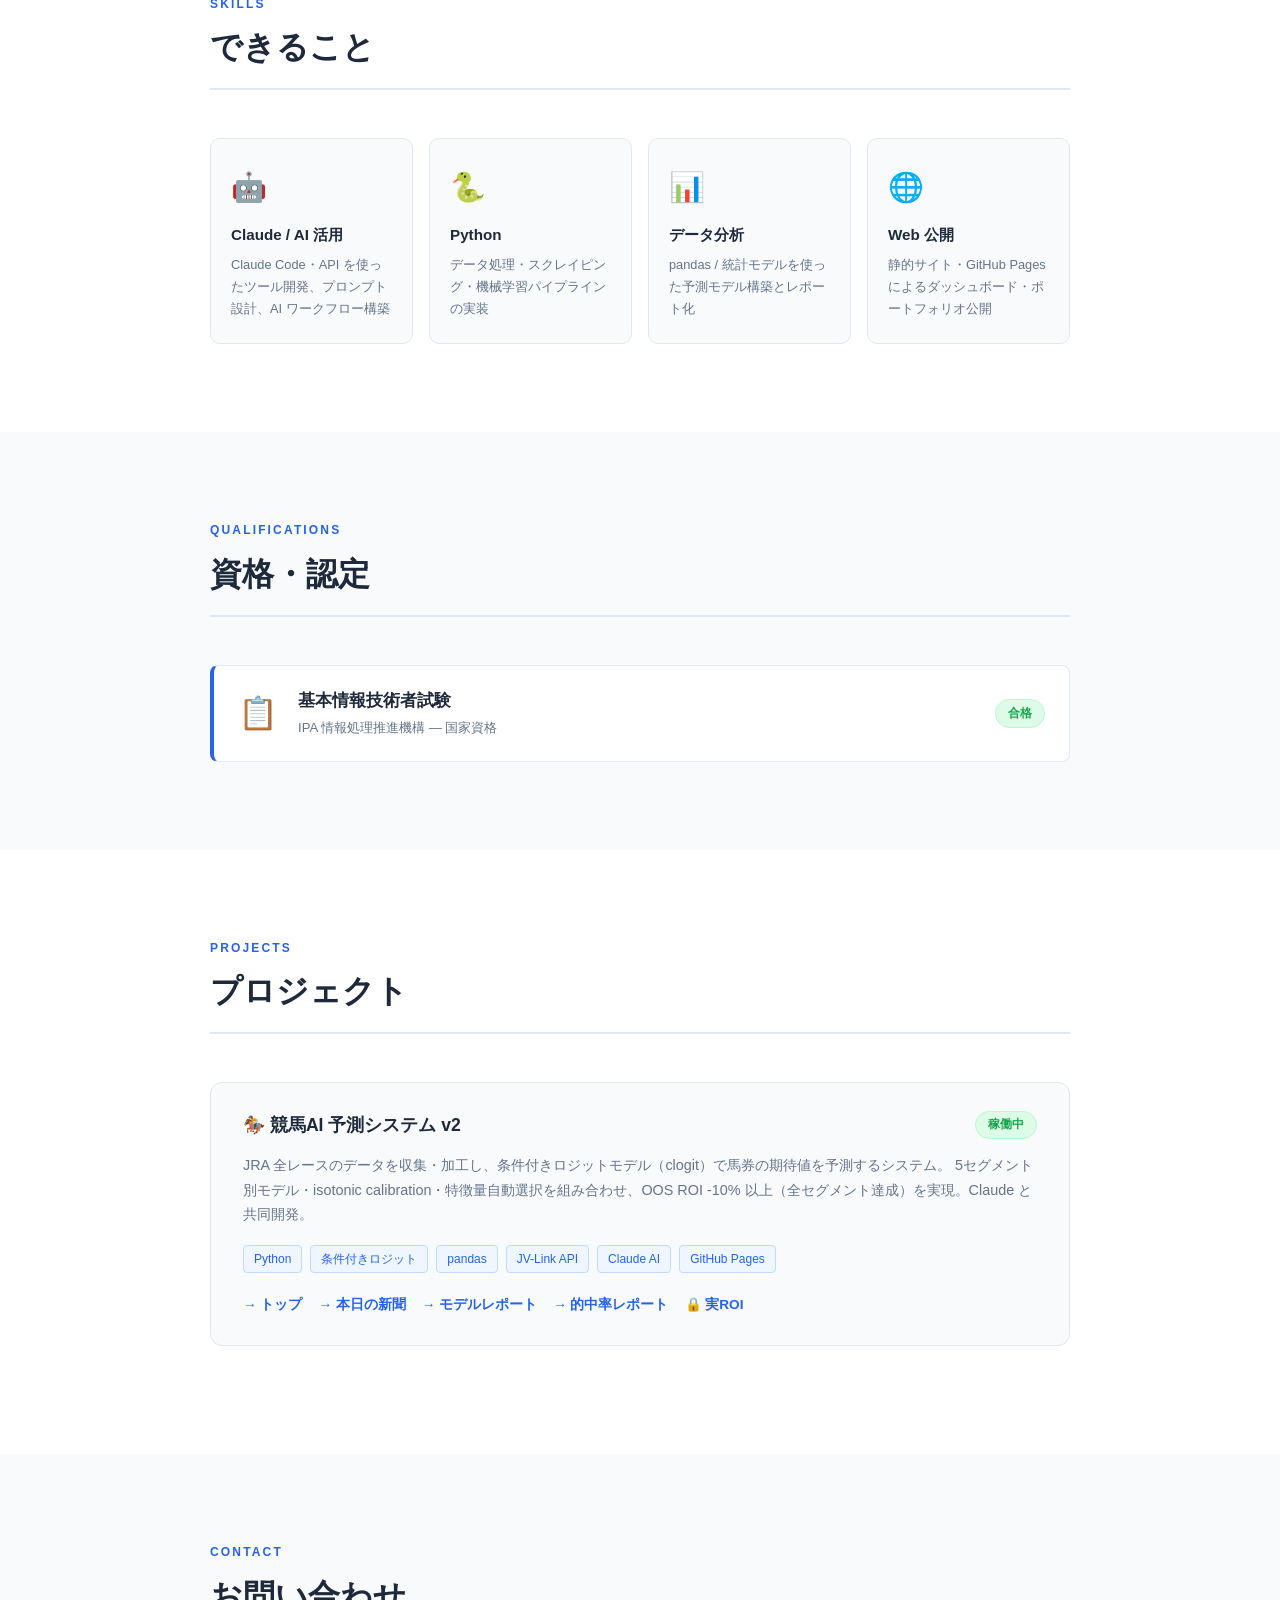
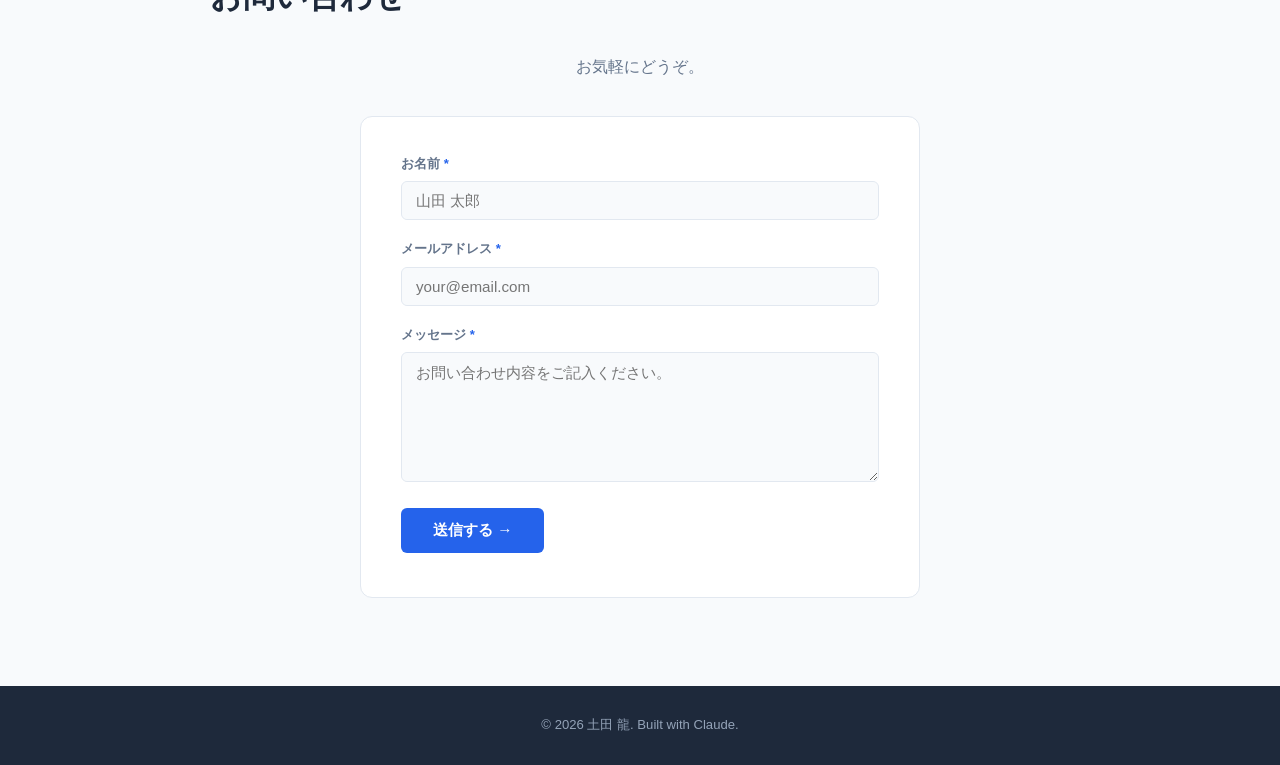
==== commit c3ca87c1: "redesign: 白ベースクリーンデザインに刷新 + 基本情報技術者資格セクション追加" ====
--- a/index.html
+++ b/index.html
@@ -6,294 +6,242 @@
 <title>土田 龍 | Portfolio</title>
 <style>
   :root {
-    --bg:       #080c08;
-    --bg2:      #0d130d;
-    --bg3:      #111a11;
-    --green:    #00e676;
-    --green2:   #00c853;
-    --green-dim:#1a4d2e;
-    --text:     #e8f5e9;
-    --muted:    #6a8f72;
-    --border:   #1e3a1e;
+    --accent:  #2563eb;
+    --accent2: #1d4ed8;
+    --text:    #1e293b;
+    --muted:   #64748b;
+    --bg:      #ffffff;
+    --bg2:     #f8fafc;
+    --border:  #e2e8f0;
   }
 
   * { box-sizing: border-box; margin: 0; padding: 0; }
-
   html { scroll-behavior: smooth; }
-
   body {
-    font-family: 'Hiragino Kaku Gothic Pro', Meiryo, 'Noto Sans JP', sans-serif;
-    background: var(--bg);
-    color: var(--text);
-    line-height: 1.7;
+    font-family: 'Hiragino Kaku Gothic Pro', 'Noto Sans JP', Meiryo, sans-serif;
+    background: var(--bg); color: var(--text); line-height: 1.7;
   }
 
   /* ── NAV ── */
   nav {
     position: fixed; top: 0; left: 0; right: 0; z-index: 100;
     display: flex; justify-content: space-between; align-items: center;
-    padding: 16px 40px;
-    background: rgba(8,12,8,0.85);
-    backdrop-filter: blur(10px);
+    padding: 0 40px; height: 60px;
+    background: rgba(255,255,255,0.92);
+    backdrop-filter: blur(8px);
     border-bottom: 1px solid var(--border);
   }
-  .nav-logo {
-    font-size: 1.1em; font-weight: bold; color: var(--green);
-    letter-spacing: 0.1em; text-decoration: none;
-  }
-  .nav-links { display: flex; gap: 32px; list-style: none; }
-  .nav-links a {
-    color: var(--muted); text-decoration: none; font-size: 0.9em;
-    transition: color 0.2s;
-  }
-  .nav-links a:hover { color: var(--green); }
+  .nav-logo { font-weight: 800; font-size: 1.05em; color: var(--text); text-decoration: none; }
+  .nav-logo span { color: var(--accent); }
+  .nav-links { display: flex; gap: 28px; list-style: none; }
+  .nav-links a { color: var(--muted); text-decoration: none; font-size: 0.9em; transition: color .2s; }
+  .nav-links a:hover { color: var(--accent); }
 
   /* ── HERO ── */
   #hero {
     min-height: 100vh;
     display: flex; flex-direction: column;
-    justify-content: center; align-items: center;
-    text-align: center;
-    padding: 80px 24px 40px;
-    position: relative; overflow: hidden;
-  }
-  #hero::before {
-    content: '';
-    position: absolute; inset: 0; z-index: 0;
-    background: radial-gradient(ellipse 80% 70% at 50% 50%, #0d3d20 0%, transparent 65%);
-    pointer-events: none;
-  }
-  .hero-tag {
+    justify-content: center; align-items: flex-start;
+    padding: 100px 10vw 60px;
+    background: linear-gradient(135deg, #eff6ff 0%, #ffffff 60%);
+  }
+  .hero-label {
     display: inline-block;
-    background: rgba(0,200,83,0.12);
-    border: 1px solid var(--green2);
-    color: var(--green);
-    font-size: 0.82em; letter-spacing: 0.18em;
-    padding: 6px 18px; border-radius: 20px;
-    margin-bottom: 28px;
-    text-shadow: 0 0 12px rgba(0,230,118,0.5);
+    background: #dbeafe; color: var(--accent);
+    font-size: 0.8em; font-weight: 600; letter-spacing: 0.12em;
+    padding: 4px 14px; border-radius: 20px; margin-bottom: 24px;
   }
   #hero h1 {
-    font-size: clamp(2.8em, 7vw, 5em);
-    font-weight: 900;
-    line-height: 1.1;
-    margin-bottom: 20px;
-    color: #ffffff;
-  }
-  #hero h1 .accent {
-    color: var(--green);
-    text-shadow: 0 0 24px rgba(0,230,118,0.7);
-  }
+    font-size: clamp(2.4em, 6vw, 4.2em);
+    font-weight: 900; line-height: 1.1; margin-bottom: 16px;
+    color: var(--text);
+  }
+  #hero h1 .accent { color: var(--accent); }
   #hero .sub {
-    color: #c8e6c9; font-size: 1.1em;
-    max-width: 480px; margin: 0 auto 44px;
+    font-size: 1.1em; color: var(--muted);
+    max-width: 480px; margin-bottom: 40px;
   }
   .btn {
     display: inline-block;
-    background: transparent;
-    border: 2px solid var(--green);
-    color: var(--green);
-    padding: 12px 36px; border-radius: 4px;
-    text-decoration: none; font-size: 0.95em; font-weight: bold;
-    letter-spacing: 0.05em;
-    transition: background 0.2s, color 0.2s;
-  }
-  .btn:hover { background: var(--green); color: var(--bg); }
-  .btn-solid {
-    background: var(--green); color: var(--bg);
-  }
-  .btn-solid:hover { background: var(--green2); }
-
-  /* ── SECTIONS ── */
-  section { padding: 96px 24px; }
+    background: var(--accent); color: #fff;
+    padding: 12px 32px; border-radius: 6px;
+    text-decoration: none; font-size: 0.95em; font-weight: 700;
+    transition: background .2s, transform .15s;
+  }
+  .btn:hover { background: var(--accent2); transform: translateY(-1px); }
+  .btn-outline {
+    background: transparent; color: var(--accent);
+    border: 2px solid var(--accent); margin-left: 12px;
+  }
+  .btn-outline:hover { background: #eff6ff; transform: translateY(-1px); }
+
+  /* ── SECTION COMMON ── */
+  section { padding: 88px 10vw; }
   .section-inner { max-width: 860px; margin: 0 auto; }
   .section-label {
-    font-size: 0.75em; letter-spacing: 0.2em;
-    color: var(--green); text-transform: uppercase;
-    margin-bottom: 8px;
+    font-size: 0.75em; letter-spacing: 0.18em; text-transform: uppercase;
+    color: var(--accent); font-weight: 700; margin-bottom: 6px;
   }
   .section-title {
-    font-size: clamp(1.6em, 3.5vw, 2.2em);
-    font-weight: 800; margin-bottom: 48px;
+    font-size: clamp(1.5em, 3vw, 2em); font-weight: 800;
+    margin-bottom: 48px; padding-bottom: 14px;
     border-bottom: 2px solid var(--border);
-    padding-bottom: 16px;
   }
 
   /* ── ABOUT ── */
   #about { background: var(--bg2); }
   .about-grid {
-    display: grid;
-    grid-template-columns: 1fr 1.6fr;
+    display: grid; grid-template-columns: 220px 1fr;
     gap: 48px; align-items: start;
   }
   .about-profile {
-    background: var(--bg3);
-    border: 1px solid var(--border);
-    border-radius: 12px;
-    padding: 32px 24px;
-    text-align: center;
+    background: var(--bg); border: 1px solid var(--border);
+    border-radius: 12px; padding: 28px 20px; text-align: center;
   }
   .avatar {
-    width: 96px; height: 96px;
-    background: var(--green-dim);
-    border-radius: 50%;
-    display: flex; align-items: center; justify-content: center;
-    font-size: 2.4em; margin: 0 auto 16px;
-    border: 2px solid var(--green);
-  }
-  .about-profile h2 { font-size: 1.3em; margin-bottom: 4px; }
-  .about-profile .role { color: var(--green); font-size: 0.85em; margin-bottom: 16px; }
-  .tag-list { display: flex; flex-wrap: wrap; gap: 8px; justify-content: center; margin-top: 16px; }
+    width: 80px; height: 80px; border-radius: 50%;
+    background: #dbeafe; display: flex; align-items: center;
+    justify-content: center; font-size: 2.2em;
+    margin: 0 auto 14px; border: 2px solid #bfdbfe;
+  }
+  .about-profile h2 { font-size: 1.15em; margin-bottom: 4px; }
+  .about-profile .role { color: var(--accent); font-size: 0.82em; margin-bottom: 14px; }
+  .tag-list { display: flex; flex-wrap: wrap; gap: 6px; justify-content: center; }
   .tag {
-    background: var(--green-dim);
-    color: var(--green);
-    font-size: 0.75em; padding: 3px 10px; border-radius: 20px;
-    border: 1px solid var(--green2);
-  }
-  .about-text p { margin-bottom: 20px; color: #b0c4b1; }
+    background: #eff6ff; color: var(--accent);
+    font-size: 0.72em; padding: 3px 10px; border-radius: 20px;
+    border: 1px solid #bfdbfe;
+  }
+  .about-text p { color: var(--muted); margin-bottom: 16px; }
   .about-text p:last-child { margin-bottom: 0; }
 
   /* ── SKILLS ── */
   #skills { background: var(--bg); }
   .skills-grid {
-    display: grid;
-    grid-template-columns: repeat(auto-fill, minmax(200px, 1fr));
+    display: grid; grid-template-columns: repeat(auto-fill, minmax(190px, 1fr));
     gap: 16px;
   }
   .skill-card {
-    background: var(--bg3);
-    border: 1px solid var(--border);
-    border-radius: 10px;
-    padding: 24px 20px;
-    transition: border-color 0.2s, transform 0.2s;
-  }
-  .skill-card:hover { border-color: var(--green); transform: translateY(-4px); }
-  .skill-icon { font-size: 2em; margin-bottom: 12px; }
-  .skill-card h3 { font-size: 1em; font-weight: bold; color: var(--green); margin-bottom: 6px; }
-  .skill-card p { font-size: 0.82em; color: var(--muted); }
+    background: var(--bg2); border: 1px solid var(--border);
+    border-radius: 10px; padding: 24px 20px;
+    transition: border-color .2s, box-shadow .2s, transform .2s;
+  }
+  .skill-card:hover {
+    border-color: var(--accent);
+    box-shadow: 0 4px 16px rgba(37,99,235,0.08);
+    transform: translateY(-3px);
+  }
+  .skill-icon { font-size: 1.8em; margin-bottom: 10px; }
+  .skill-card h3 { font-size: 0.95em; font-weight: 700; color: var(--text); margin-bottom: 6px; }
+  .skill-card p { font-size: 0.8em; color: var(--muted); }
+
+  /* ── QUALIFICATIONS ── */
+  #qualifications { background: var(--bg2); }
+  .qual-list { display: flex; flex-direction: column; gap: 16px; }
+  .qual-item {
+    background: var(--bg); border: 1px solid var(--border);
+    border-left: 4px solid var(--accent);
+    border-radius: 8px; padding: 20px 24px;
+    display: flex; align-items: center; gap: 20px;
+  }
+  .qual-icon { font-size: 2em; flex-shrink: 0; }
+  .qual-name { font-size: 1.05em; font-weight: 700; color: var(--text); margin-bottom: 2px; }
+  .qual-meta { font-size: 0.82em; color: var(--muted); }
+  .qual-badge {
+    margin-left: auto; flex-shrink: 0;
+    background: #dcfce7; color: #16a34a;
+    font-size: 0.75em; font-weight: 700;
+    padding: 3px 12px; border-radius: 20px;
+    border: 1px solid #bbf7d0;
+  }
 
   /* ── PROJECTS ── */
-  #projects { background: var(--bg2); }
+  #projects { background: var(--bg); }
   .project-card {
-    background: var(--bg3);
-    border: 1px solid var(--border);
-    border-radius: 12px;
-    padding: 32px;
-    margin-bottom: 24px;
-    transition: border-color 0.2s;
-  }
-  .project-card:hover { border-color: var(--green); }
+    background: var(--bg2); border: 1px solid var(--border);
+    border-radius: 12px; padding: 28px 32px; margin-bottom: 20px;
+    transition: border-color .2s, box-shadow .2s;
+  }
+  .project-card:hover {
+    border-color: var(--accent);
+    box-shadow: 0 4px 20px rgba(37,99,235,0.08);
+  }
   .project-header {
     display: flex; justify-content: space-between;
-    align-items: flex-start; gap: 16px;
-    margin-bottom: 16px;
-  }
-  .project-title { font-size: 1.2em; font-weight: bold; color: var(--green); }
+    align-items: flex-start; gap: 12px; margin-bottom: 12px;
+  }
+  .project-title { font-size: 1.1em; font-weight: 800; color: var(--text); }
   .project-badge {
-    font-size: 0.72em; padding: 3px 10px;
-    border-radius: 20px; border: 1px solid;
+    font-size: 0.72em; font-weight: 700;
+    padding: 3px 12px; border-radius: 20px;
     white-space: nowrap; flex-shrink: 0;
-  }
-  .badge-active { border-color: var(--green2); color: var(--green2); }
-  .project-desc { color: #b0c4b1; font-size: 0.92em; margin-bottom: 20px; }
-  .tech-list { display: flex; flex-wrap: wrap; gap: 8px; }
+    background: #dcfce7; color: #16a34a; border: 1px solid #bbf7d0;
+  }
+  .project-desc { color: var(--muted); font-size: 0.9em; margin-bottom: 18px; }
+  .tech-list { display: flex; flex-wrap: wrap; gap: 8px; margin-bottom: 20px; }
   .tech {
-    background: #0a1a0a; color: var(--muted);
+    background: #eff6ff; color: var(--accent);
     font-size: 0.75em; padding: 3px 10px;
-    border-radius: 4px; border: 1px solid var(--border);
-  }
-  .project-links { margin-top: 20px; display: flex; gap: 12px; }
+    border-radius: 4px; border: 1px solid #bfdbfe;
+  }
+  .project-links { display: flex; flex-wrap: wrap; gap: 16px; }
   .project-links a {
-    font-size: 0.85em; color: var(--green);
-    text-decoration: none; border-bottom: 1px solid transparent;
-    transition: border-color 0.2s;
-  }
-  .project-links a:hover { border-color: var(--green); }
+    font-size: 0.85em; color: var(--accent); text-decoration: none;
+    font-weight: 600; border-bottom: 1px solid transparent;
+    transition: border-color .2s;
+  }
+  .project-links a:hover { border-color: var(--accent); }
 
   /* ── CONTACT ── */
-  #contact { background: var(--bg); }
-  .contact-wrap { text-align: center; }
-  .contact-wrap p { color: var(--muted); max-width: 480px; margin: 0 auto 40px; }
+  #contact { background: var(--bg2); }
+  .contact-wrap { max-width: 560px; margin: 0 auto; text-align: center; }
+  .contact-wrap > p { color: var(--muted); margin-bottom: 36px; }
   .contact-form-area {
-    max-width: 640px; margin: 0 auto;
-    background: var(--bg3); border: 1px solid var(--border);
+    background: var(--bg); border: 1px solid var(--border);
     border-radius: 12px; overflow: hidden;
   }
-  .contact-form-area iframe {
-    width: 100%; border: none; display: block;
-    min-height: 600px;
-  }
-  /* ── CONTACT FORM ── */
-  .contact-form {
-    padding: 40px 40px 48px;
-    text-align: left;
-  }
-  .form-group {
-    margin-bottom: 20px;
-  }
+  .contact-form { padding: 36px 40px 44px; text-align: left; }
+  .form-group { margin-bottom: 18px; }
   .form-group label {
-    display: block;
-    font-size: 0.82em;
-    color: var(--muted);
-    letter-spacing: 0.08em;
-    margin-bottom: 6px;
+    display: block; font-size: 0.82em; font-weight: 600;
+    color: var(--muted); margin-bottom: 6px;
   }
   .form-group input,
   .form-group textarea {
-    width: 100%;
-    background: var(--bg2);
-    border: 1px solid var(--border);
-    border-radius: 6px;
-    color: var(--text);
-    font-family: inherit;
-    font-size: 0.95em;
-    padding: 12px 16px;
-    transition: border-color 0.2s, box-shadow 0.2s;
-    outline: none;
-    resize: vertical;
+    width: 100%; background: var(--bg2);
+    border: 1px solid var(--border); border-radius: 6px;
+    color: var(--text); font-family: inherit; font-size: 0.95em;
+    padding: 10px 14px; outline: none; resize: vertical;
+    transition: border-color .2s, box-shadow .2s;
   }
   .form-group input:focus,
   .form-group textarea:focus {
-    border-color: var(--green);
-    box-shadow: 0 0 0 3px rgba(0, 230, 118, 0.12);
-  }
-  .form-group textarea { min-height: 140px; }
+    border-color: var(--accent);
+    box-shadow: 0 0 0 3px rgba(37,99,235,0.1);
+  }
+  .form-group textarea { min-height: 130px; }
   .form-submit { margin-top: 8px; }
   .form-submit .btn { cursor: pointer; font-family: inherit; border: none; }
-  .form-thankyou {
-    display: none;
-    padding: 48px 32px;
-    text-align: center;
-  }
-  .form-thankyou .thankyou-icon {
-    font-size: 2.8em; margin-bottom: 16px;
-  }
-  .form-thankyou h3 {
-    font-size: 1.2em; color: var(--green); margin-bottom: 10px;
-  }
-  .form-thankyou p { color: var(--muted); font-size: 0.92em; }
-  /* honeypot: 非表示 */
+  .form-thankyou { display: none; padding: 48px 32px; text-align: center; }
+  .form-thankyou .thankyou-icon { font-size: 2.6em; margin-bottom: 14px; }
+  .form-thankyou h3 { font-size: 1.1em; font-weight: 700; margin-bottom: 8px; }
+  .form-thankyou p { color: var(--muted); font-size: 0.9em; }
   .form-honeypot { display: none !important; }
-  @media (max-width: 680px) {
-    .contact-form { padding: 28px 20px 36px; }
-  }
 
   /* ── FOOTER ── */
   footer {
-    background: var(--bg2);
-    border-top: 1px solid var(--border);
-    text-align: center;
-    padding: 32px 24px;
-    color: var(--muted);
-    font-size: 0.82em;
+    background: var(--text); color: #94a3b8;
+    text-align: center; padding: 28px 24px; font-size: 0.82em;
   }
 
   /* ── RESPONSIVE ── */
   @media (max-width: 680px) {
-    nav { padding: 14px 20px; }
-    .nav-links { gap: 20px; }
+    nav { padding: 0 20px; }
+    .nav-links { gap: 18px; }
+    section { padding: 64px 6vw; }
+    #hero { padding: 100px 6vw 48px; }
     .about-grid { grid-template-columns: 1fr; }
-    section { padding: 64px 20px; }
+    .contact-form { padding: 24px 20px 32px; }
   }
 </style>
 </head>
@@ -301,10 +249,11 @@
 
 <!-- NAV -->
 <nav>
-  <a class="nav-logo" href="#">RYU.DEV</a>
+  <a class="nav-logo" href="#">RYU<span>.</span>DEV</a>
   <ul class="nav-links">
     <li><a href="#about">About</a></li>
     <li><a href="#skills">Skills</a></li>
+    <li><a href="#qualifications">資格</a></li>
     <li><a href="#projects">Projects</a></li>
     <li><a href="#contact">Contact</a></li>
   </ul>
@@ -312,11 +261,12 @@
 
 <!-- HERO -->
 <section id="hero">
-  <div style="position:relative;z-index:1;display:flex;flex-direction:column;align-items:center">
-    <span class="hero-tag">AI × 競馬 × Claude</span>
-    <h1>土田 <span class="accent">龍</span></h1>
-    <p class="sub">Claude と遊びながら、面白いものを作っています。</p>
+  <span class="hero-label">AI × 競馬 × Claude</span>
+  <h1>土田 <span class="accent">龍</span></h1>
+  <p class="sub">Claude と一緒に、面白いものを作っています。</p>
+  <div>
     <a class="btn" href="#projects">Projects を見る</a>
+    <a class="btn btn-outline" href="#contact">Contact</a>
   </div>
 </section>
 
@@ -338,17 +288,9 @@
         </div>
       </div>
       <div class="about-text">
-        <p>
-          Claude と遊ぶのが好きな人間です。
-          「コードを書く」より「AI と一緒に作る」スタイルで動いています。
-        </p>
-        <p>
-          趣味で始めた競馬の予測システム開発をきっかけに、
-          機械学習・データパイプライン・Web 公開まで一通りやってみました。
-        </p>
-        <p>
-          面白いと思ったことに全力を注ぐのが信条。
-        </p>
+        <p>Claude と遊ぶのが好きな人間です。「コードを書く」より「AI と一緒に作る」スタイルで動いています。</p>
+        <p>趣味で始めた競馬の予測システム開発をきっかけに、機械学習・データパイプライン・Web 公開まで一通りやってみました。</p>
+        <p>面白いと思ったことに全力を注ぐのが信条。</p>
       </div>
     </div>
   </div>
@@ -373,12 +315,30 @@
       <div class="skill-card">
         <div class="skill-icon">📊</div>
         <h3>データ分析</h3>
-        <p>pandas / LightGBM / 統計を使った予測モデル構築とレポート化</p>
+        <p>pandas / 統計モデルを使った予測モデル構築とレポート化</p>
       </div>
       <div class="skill-card">
         <div class="skill-icon">🌐</div>
         <h3>Web 公開</h3>
         <p>静的サイト・GitHub Pages によるダッシュボード・ポートフォリオ公開</p>
+      </div>
+    </div>
+  </div>
+</section>
+
+<!-- QUALIFICATIONS -->
+<section id="qualifications">
+  <div class="section-inner">
+    <p class="section-label">Qualifications</p>
+    <h2 class="section-title">資格・認定</h2>
+    <div class="qual-list">
+      <div class="qual-item">
+        <div class="qual-icon">📋</div>
+        <div>
+          <div class="qual-name">基本情報技術者試験</div>
+          <div class="qual-meta">IPA 情報処理推進機構 — 国家資格</div>
+        </div>
+        <span class="qual-badge">合格</span>
       </div>
     </div>
   </div>
@@ -393,12 +353,11 @@
     <div class="project-card">
       <div class="project-header">
         <span class="project-title">🏇 競馬AI 予測システム v2</span>
-        <span class="project-badge badge-active">稼働中</span>
+        <span class="project-badge">稼働中</span>
       </div>
       <p class="project-desc">
         JRA 全レースのデータを収集・加工し、条件付きロジットモデル（clogit）で馬券の期待値を予測するシステム。
-        5セグメント別モデル・isotonic calibration・特徴量自動選択を組み合わせ、
-        OOS ROI -10% 以上（全セグメント達成）を実現。Claude と共同開発。
+        5セグメント別モデル・isotonic calibration・特徴量自動選択を組み合わせ、OOS ROI -10% 以上（全セグメント達成）を実現。Claude と共同開発。
       </p>
       <div class="tech-list">
         <span class="tech">Python</span>
@@ -417,80 +376,49 @@
       </div>
     </div>
 
-    <!-- 追加プロジェクトはここにコピーして増やせます -->
-
   </div>
 </section>
 
 <!-- CONTACT -->
 <section id="contact">
-  <div class="section-inner contact-wrap">
+  <div class="section-inner">
     <p class="section-label">Contact</p>
     <h2 class="section-title" style="border:none;margin-bottom:16px;">お問い合わせ</h2>
-    <p>お気軽にどうぞ。</p>
-
-    <div class="contact-form-area">
-
-      <!-- お問い合わせフォーム (Formspree) -->
-      <!-- FORMSPREE_ENDPOINT: https://formspree.io/f/mdapybbp -->
-      <form
-        id="contact-form"
-        class="contact-form"
-        action="https://formspree.io/f/mdapybbp"
-        method="POST"
-        novalidate
-      >
-        <!-- honeypot スパム対策 -->
-        <div class="form-honeypot" aria-hidden="true">
-          <input type="text" name="_gotcha" tabindex="-1" autocomplete="off">
+    <div class="contact-wrap">
+      <p>お気軽にどうぞ。</p>
+      <div class="contact-form-area">
+        <form
+          id="contact-form"
+          class="contact-form"
+          action="https://formspree.io/f/mdapybbp"
+          method="POST"
+          novalidate
+        >
+          <div class="form-honeypot" aria-hidden="true">
+            <input type="text" name="_gotcha" tabindex="-1" autocomplete="off">
+          </div>
+          <div class="form-group">
+            <label for="cf-name">お名前 <span style="color:var(--accent)">*</span></label>
+            <input id="cf-name" type="text" name="name" placeholder="山田 太郎" required autocomplete="name">
+          </div>
+          <div class="form-group">
+            <label for="cf-email">メールアドレス <span style="color:var(--accent)">*</span></label>
+            <input id="cf-email" type="email" name="email" placeholder="your@email.com" required autocomplete="email">
+          </div>
+          <div class="form-group">
+            <label for="cf-message">メッセージ <span style="color:var(--accent)">*</span></label>
+            <textarea id="cf-message" name="message" placeholder="お問い合わせ内容をご記入ください。" required></textarea>
+          </div>
+          <div class="form-submit">
+            <button type="submit" class="btn">送信する →</button>
+          </div>
+        </form>
+        <div id="contact-thankyou" class="form-thankyou">
+          <div class="thankyou-icon">✅</div>
+          <h3>ありがとうございます！</h3>
+          <p>内容を確認のうえ、折り返しご連絡いたします。</p>
         </div>
-
-        <div class="form-group">
-          <label for="cf-name">お名前 <span style="color:var(--green)">*</span></label>
-          <input
-            id="cf-name"
-            type="text"
-            name="name"
-            placeholder="山田 太郎"
-            required
-            autocomplete="name"
-          >
-        </div>
-
-        <div class="form-group">
-          <label for="cf-email">メールアドレス <span style="color:var(--green)">*</span></label>
-          <input
-            id="cf-email"
-            type="email"
-            name="email"
-            placeholder="your@email.com"
-            required
-            autocomplete="email"
-          >
-        </div>
-
-        <div class="form-group">
-          <label for="cf-message">メッセージ <span style="color:var(--green)">*</span></label>
-          <textarea
-            id="cf-message"
-            name="message"
-            placeholder="お問い合わせ内容をご記入ください。"
-            required
-          ></textarea>
-        </div>
-
-        <div class="form-submit">
-          <button type="submit" class="btn btn-solid">送信する →</button>
-        </div>
-      </form>
-
-      <!-- 送信完了メッセージ -->
-      <div id="contact-thankyou" class="form-thankyou">
-        <div class="thankyou-icon">✅</div>
-        <h3>お送りいただきありがとうございます！</h3>
-        <p>内容を確認のうえ、折り返しご連絡いたします。</p>
-      </div>
-
+      </div>
     </div>
   </div>
 </section>
@@ -500,43 +428,30 @@
   <p>&copy; 2026 土田 龍. Built with Claude.</p>
 </footer>
 
-
 <script>
-/* ── Formspree Ajax 送信 ───────────────────────────────────────── */
 (function () {
-  var form      = document.getElementById('contact-form');
-  var thankyou  = document.getElementById('contact-thankyou');
+  var form     = document.getElementById('contact-form');
+  var thankyou = document.getElementById('contact-thankyou');
   if (!form) return;
-
   form.addEventListener('submit', function (e) {
     e.preventDefault();
-
-    var submitBtn = form.querySelector('[type="submit"]');
-    submitBtn.disabled = true;
-    submitBtn.textContent = '送信中…';
-
-    var data = new FormData(form);
-
+    var btn = form.querySelector('[type="submit"]');
+    btn.disabled = true; btn.textContent = '送信中…';
     fetch(form.action, {
-      method: 'POST',
-      body: data,
+      method: 'POST', body: new FormData(form),
       headers: { 'Accept': 'application/json' }
-    })
-    .then(function (res) {
+    }).then(function (res) {
       if (res.ok) {
-        /* 成功: フォームを隠してサンクスメッセージを表示 */
         form.style.display = 'none';
         thankyou.style.display = 'block';
       } else {
-        return res.json().then(function (json) {
-          throw new Error(json.errors ? json.errors.map(function(e){ return e.message; }).join(', ') : '送信エラー');
+        return res.json().then(function (j) {
+          throw new Error(j.errors ? j.errors.map(function(e){return e.message}).join(', ') : '送信エラー');
         });
       }
-    })
-    .catch(function (err) {
-      submitBtn.disabled = false;
-      submitBtn.textContent = '送信する →';
-      alert('送信に失敗しました。時間をおいて再度お試しください。\n(' + err.message + ')');
+    }).catch(function (err) {
+      btn.disabled = false; btn.textContent = '送信する →';
+      alert('送信に失敗しました。\n(' + err.message + ')');
     });
   });
 })();
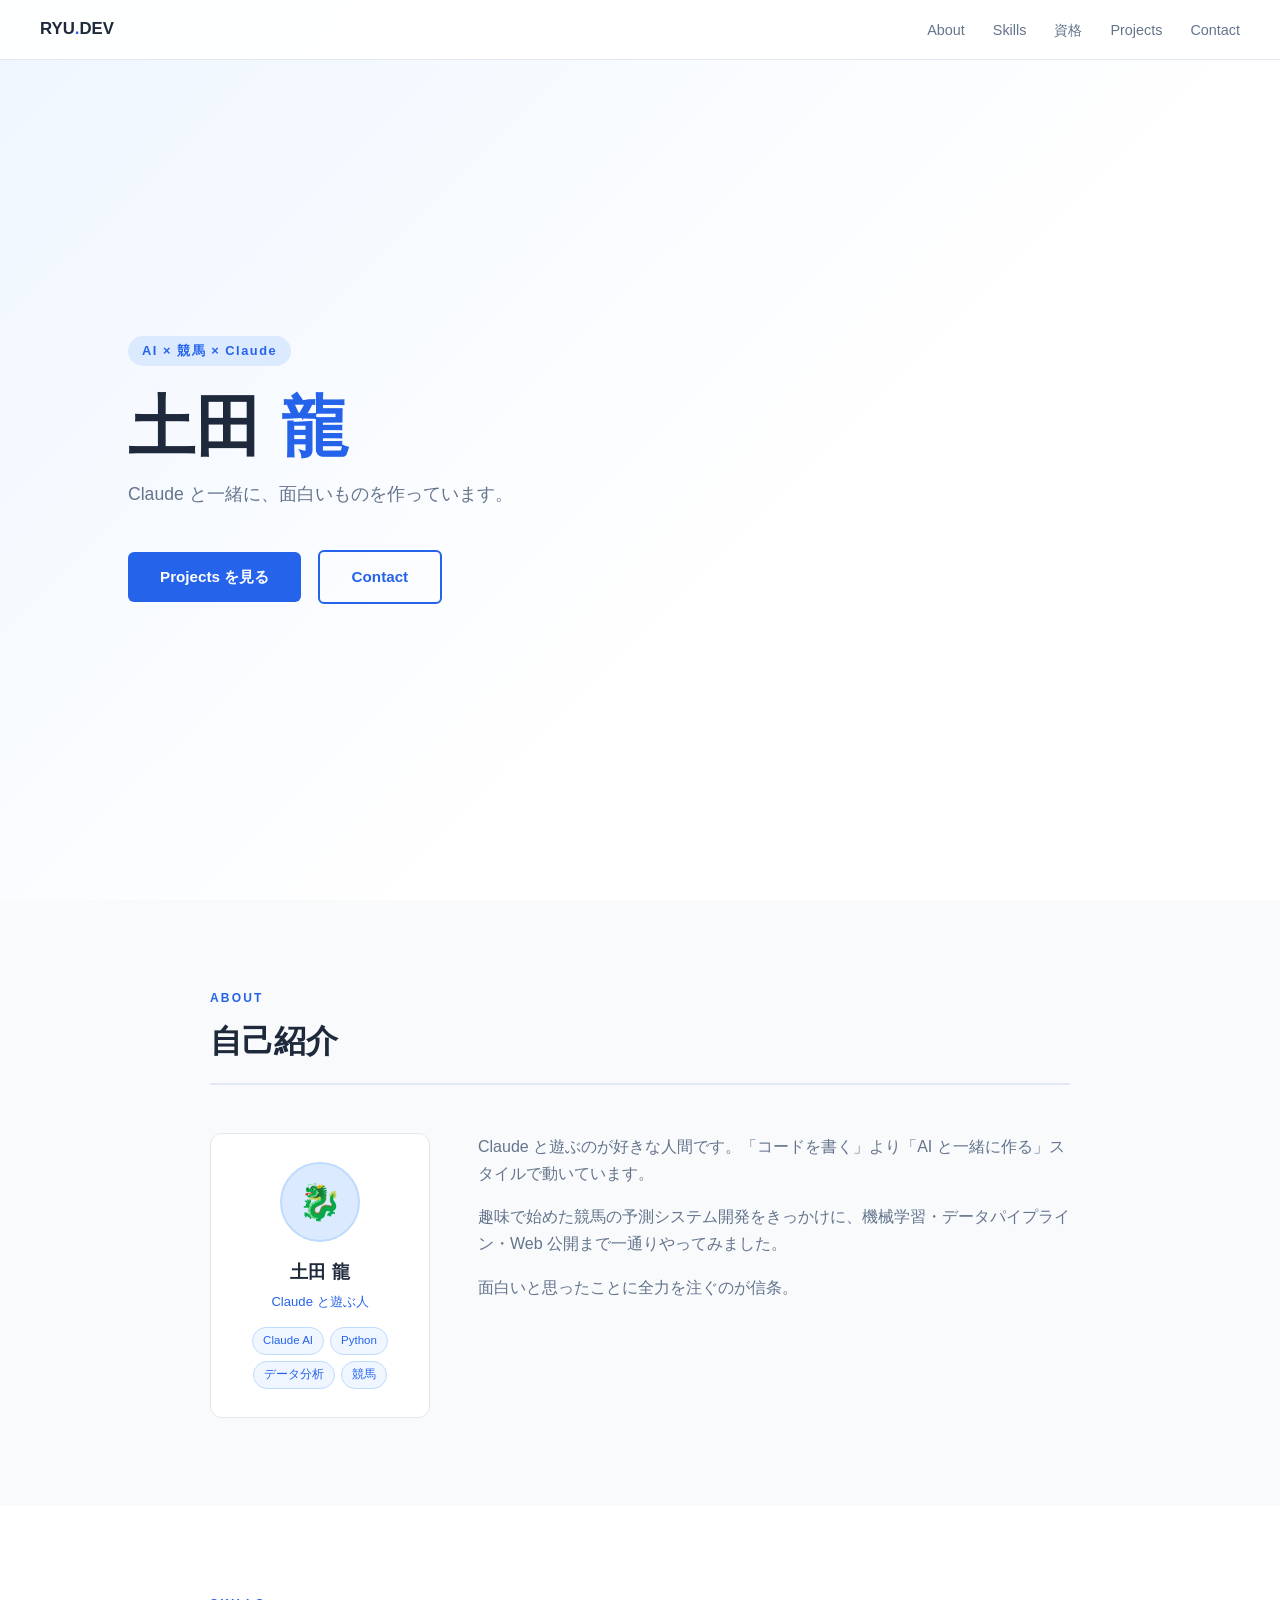
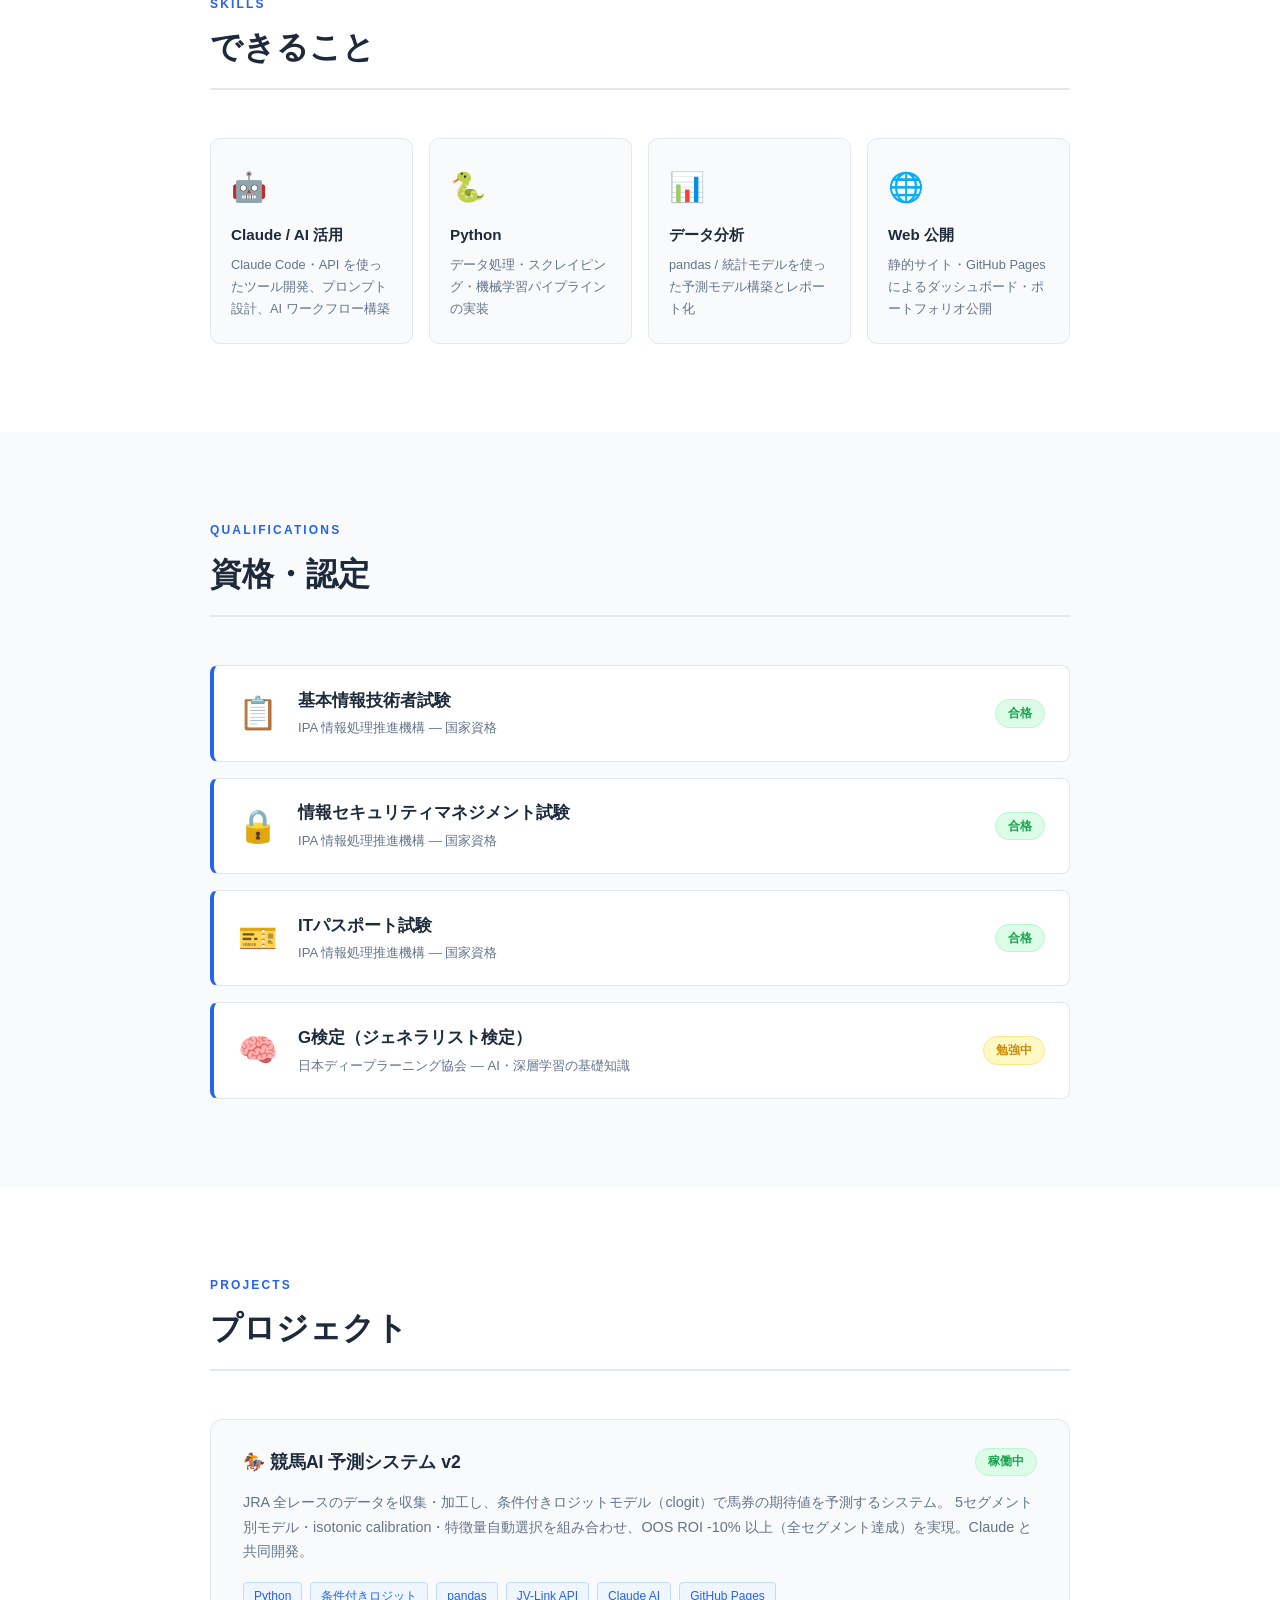
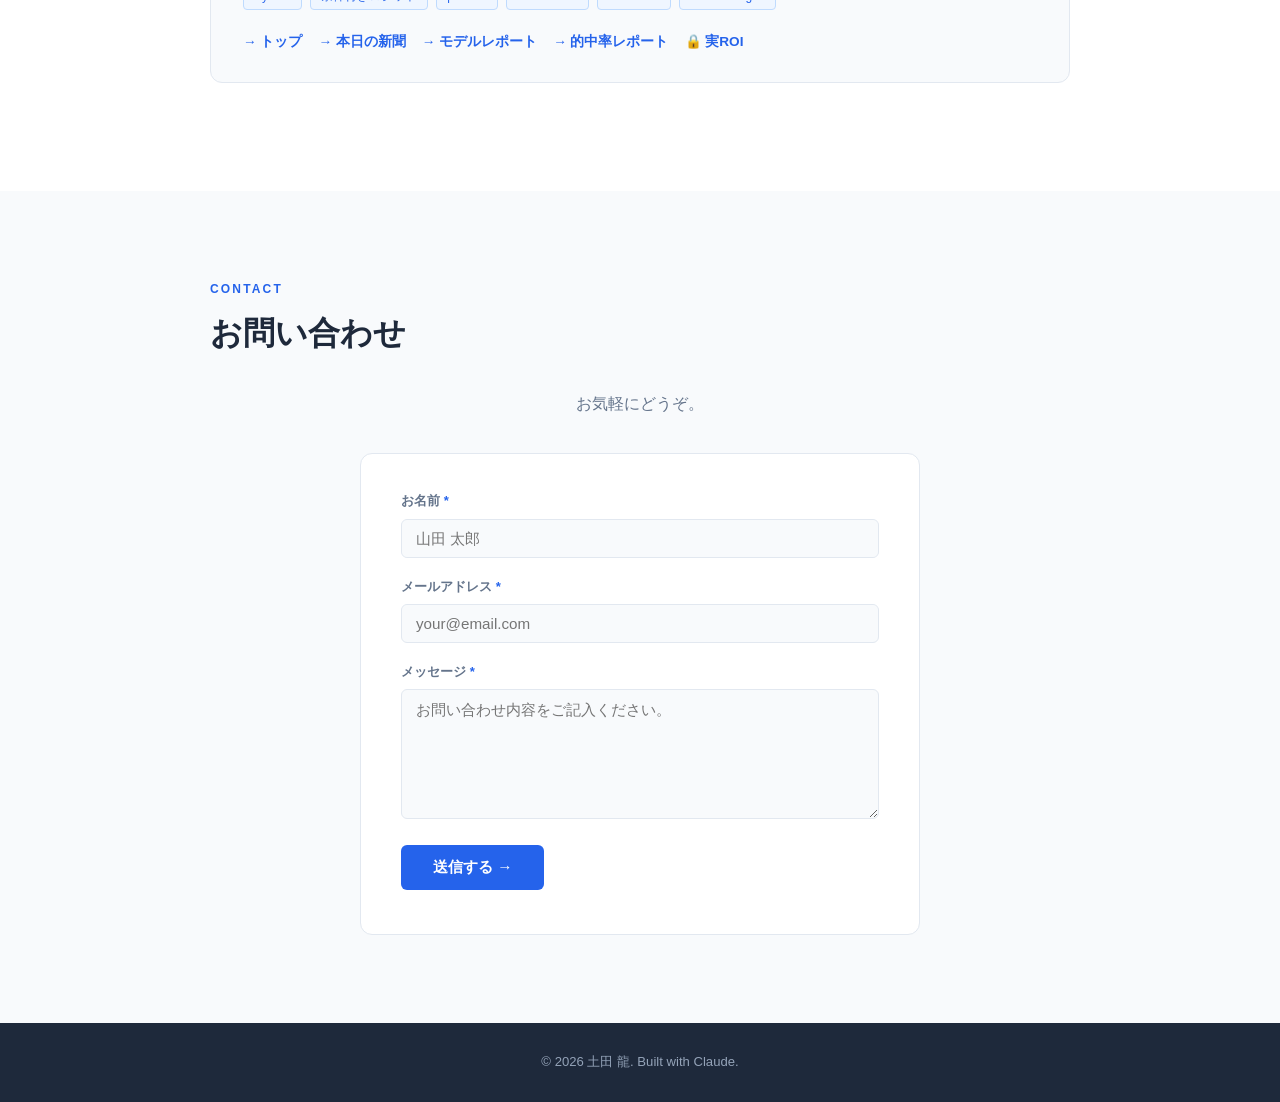
==== commit ff56c97b: "feat: 資格にITパスポート・情報セキュリティマネジメント追加、G検定（勉強中）追加" ====
--- a/index.html
+++ b/index.html
@@ -339,6 +339,30 @@
           <div class="qual-meta">IPA 情報処理推進機構 — 国家資格</div>
         </div>
         <span class="qual-badge">合格</span>
+      </div>
+      <div class="qual-item">
+        <div class="qual-icon">🔒</div>
+        <div>
+          <div class="qual-name">情報セキュリティマネジメント試験</div>
+          <div class="qual-meta">IPA 情報処理推進機構 — 国家資格</div>
+        </div>
+        <span class="qual-badge">合格</span>
+      </div>
+      <div class="qual-item">
+        <div class="qual-icon">🎫</div>
+        <div>
+          <div class="qual-name">ITパスポート試験</div>
+          <div class="qual-meta">IPA 情報処理推進機構 — 国家資格</div>
+        </div>
+        <span class="qual-badge">合格</span>
+      </div>
+      <div class="qual-item">
+        <div class="qual-icon">🧠</div>
+        <div>
+          <div class="qual-name">G検定（ジェネラリスト検定）</div>
+          <div class="qual-meta">日本ディープラーニング協会 — AI・深層学習の基礎知識</div>
+        </div>
+        <span class="qual-badge" style="background:#fef9c3;color:#ca8a04;border-color:#fde68a;">勉強中</span>
       </div>
     </div>
   </div>
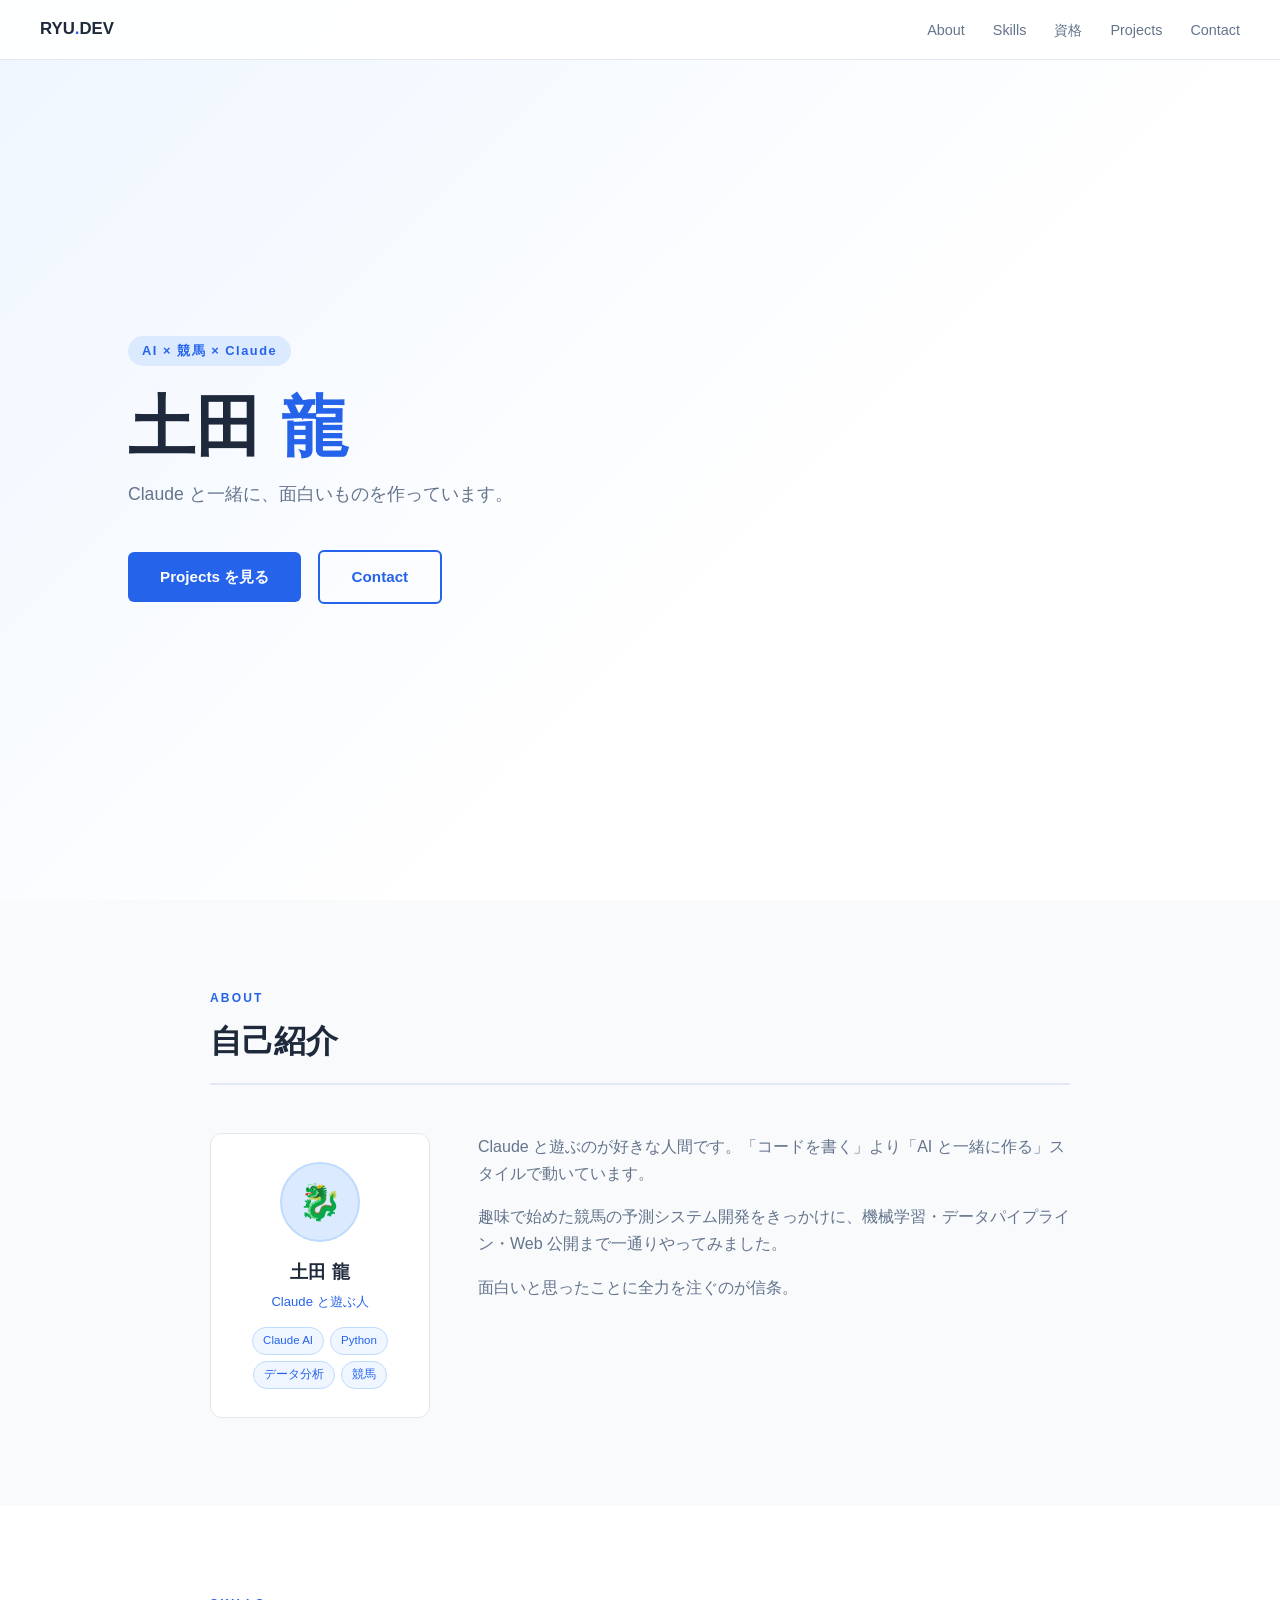
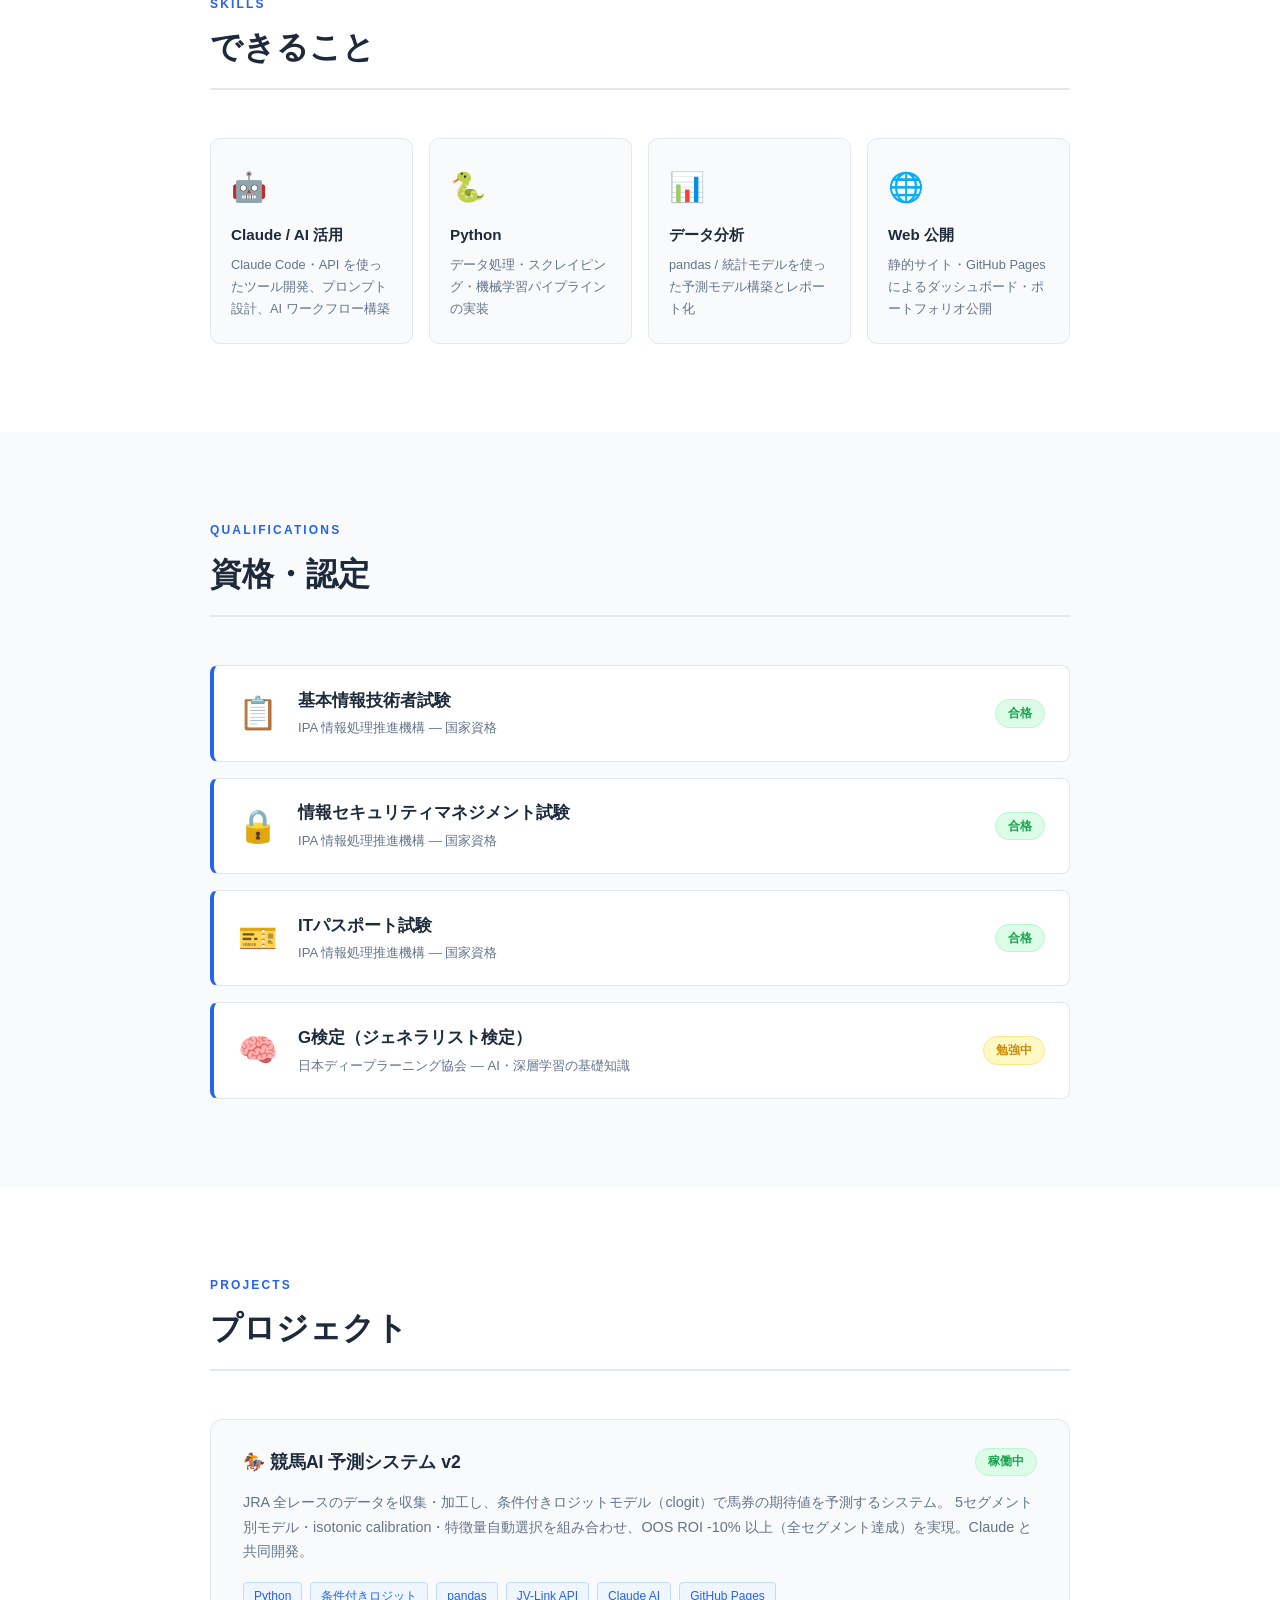
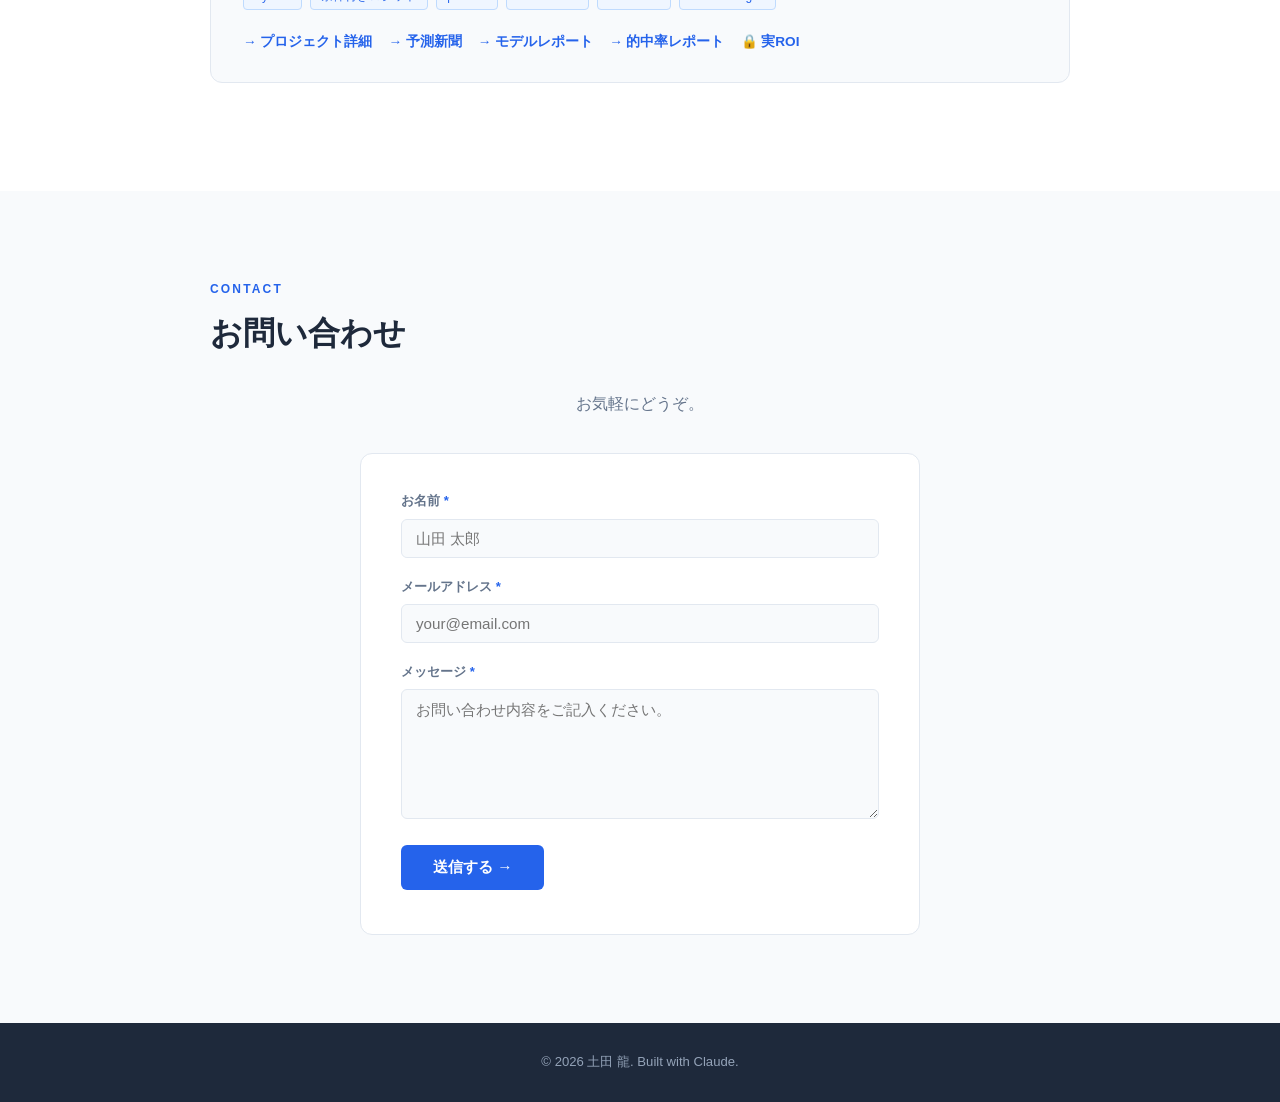
==== commit 2be8278b: "feat: 競馬AIプロジェクト詳細ページ追加（パイプライン・モデル・セグメント解説）" ====
--- a/index.html
+++ b/index.html
@@ -392,8 +392,8 @@
         <span class="tech">GitHub Pages</span>
       </div>
       <div class="project-links">
-        <a href="https://keiba-dragon.github.io/horse_racing_ai_v2/" target="_blank" rel="noopener">→ トップ</a>
-        <a href="https://keiba-dragon.github.io/horse_racing_ai_v2/newspaper_20260614.html" target="_blank" rel="noopener">→ 本日の新聞</a>
+        <a href="/project-keiba/">→ プロジェクト詳細</a>
+        <a href="https://keiba-dragon.github.io/horse_racing_ai_v2/" target="_blank" rel="noopener">→ 予測新聞</a>
         <a href="https://keiba-dragon.github.io/horse_racing_ai_v2/model_report_20260613.html" target="_blank" rel="noopener">→ モデルレポート</a>
         <a href="https://keiba-dragon.github.io/horse_racing_ai_v2/accuracy_model_report_20260613.html" target="_blank" rel="noopener">→ 的中率レポート</a>
         <a href="/bet-roi/">🔒 実ROI</a>
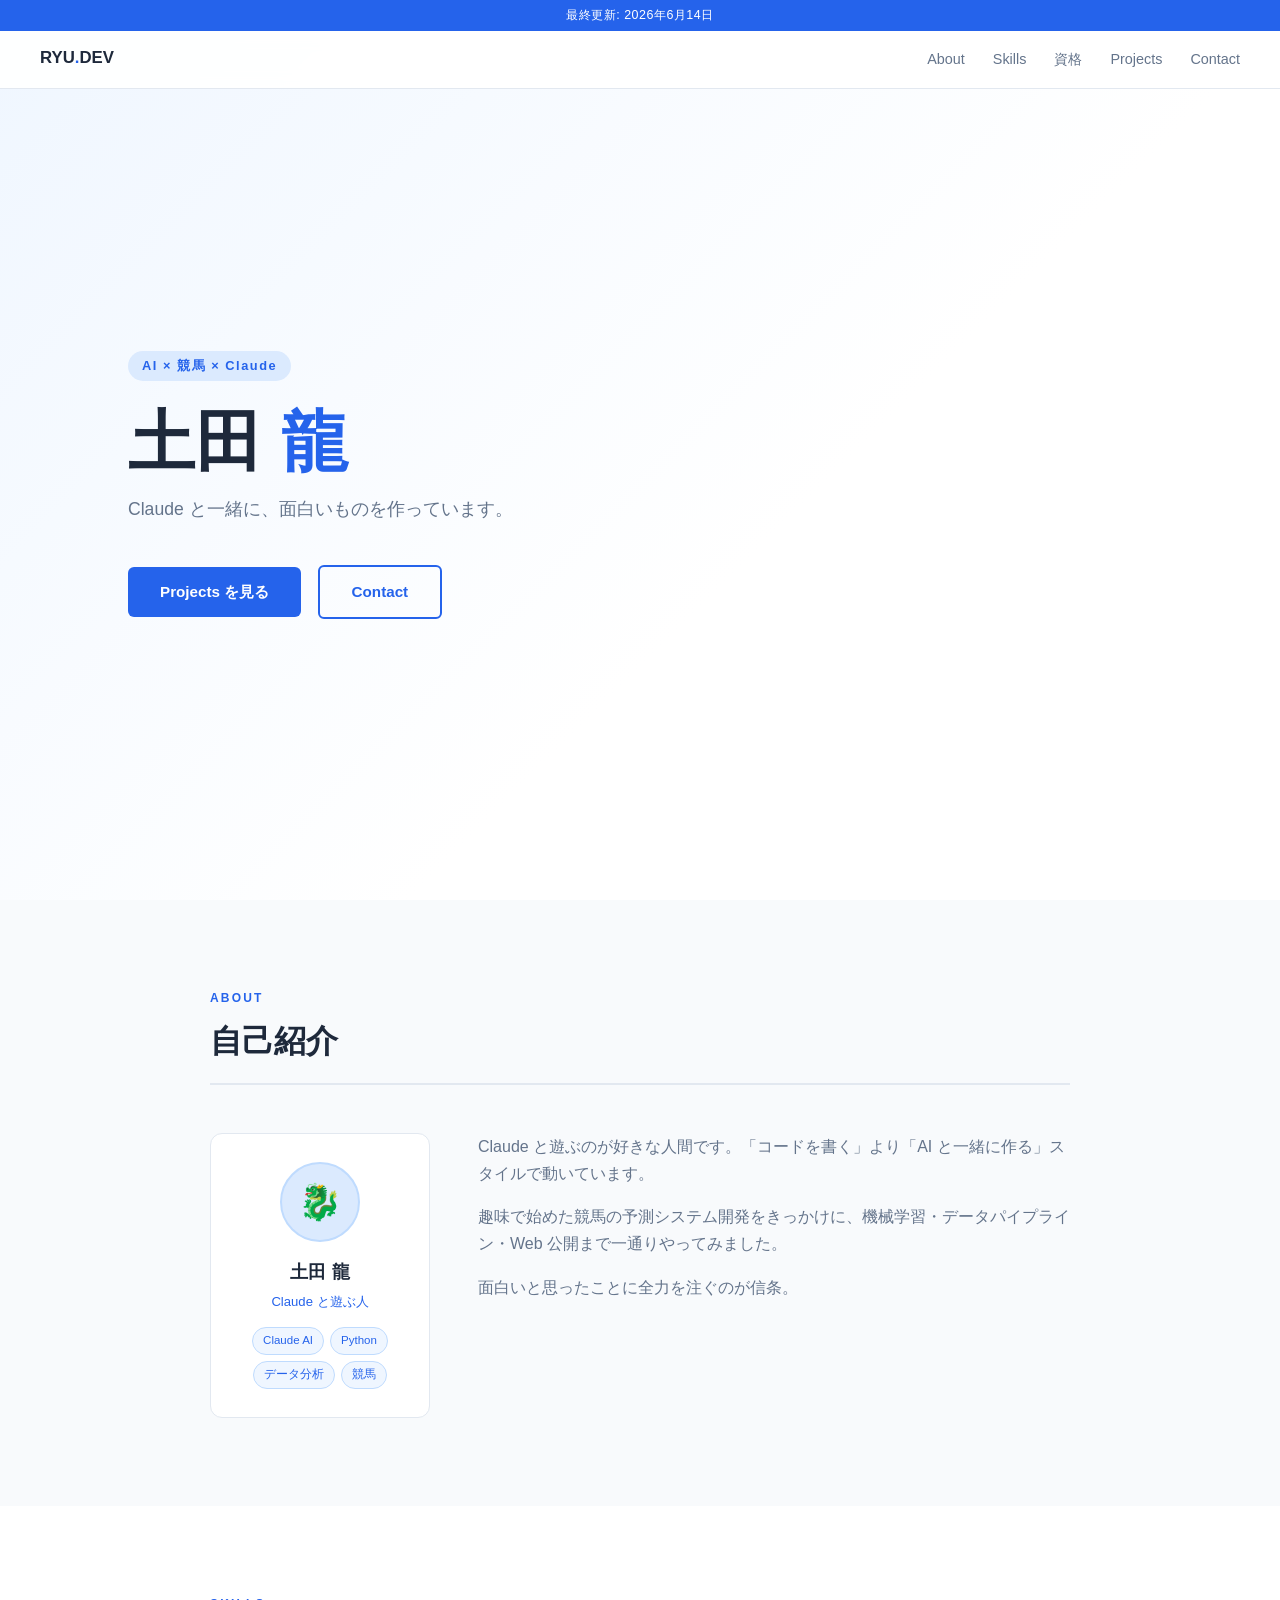
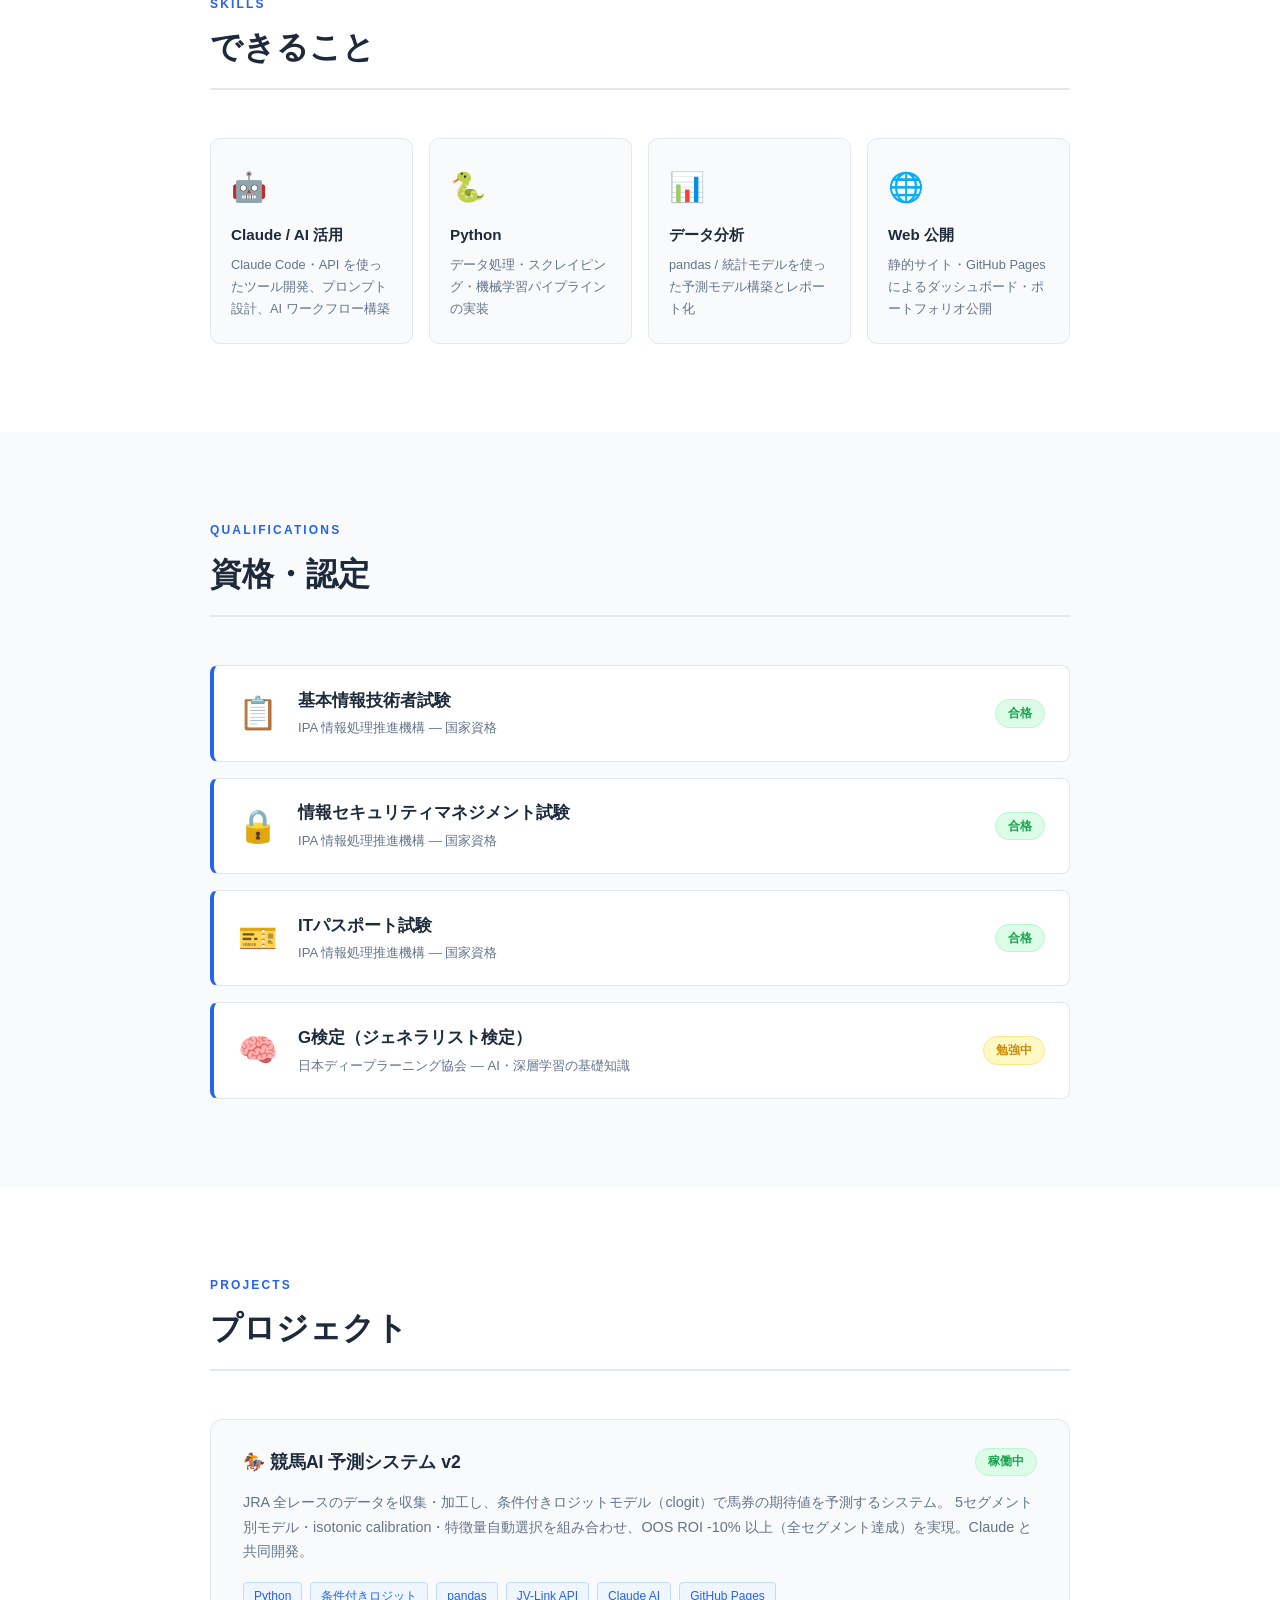
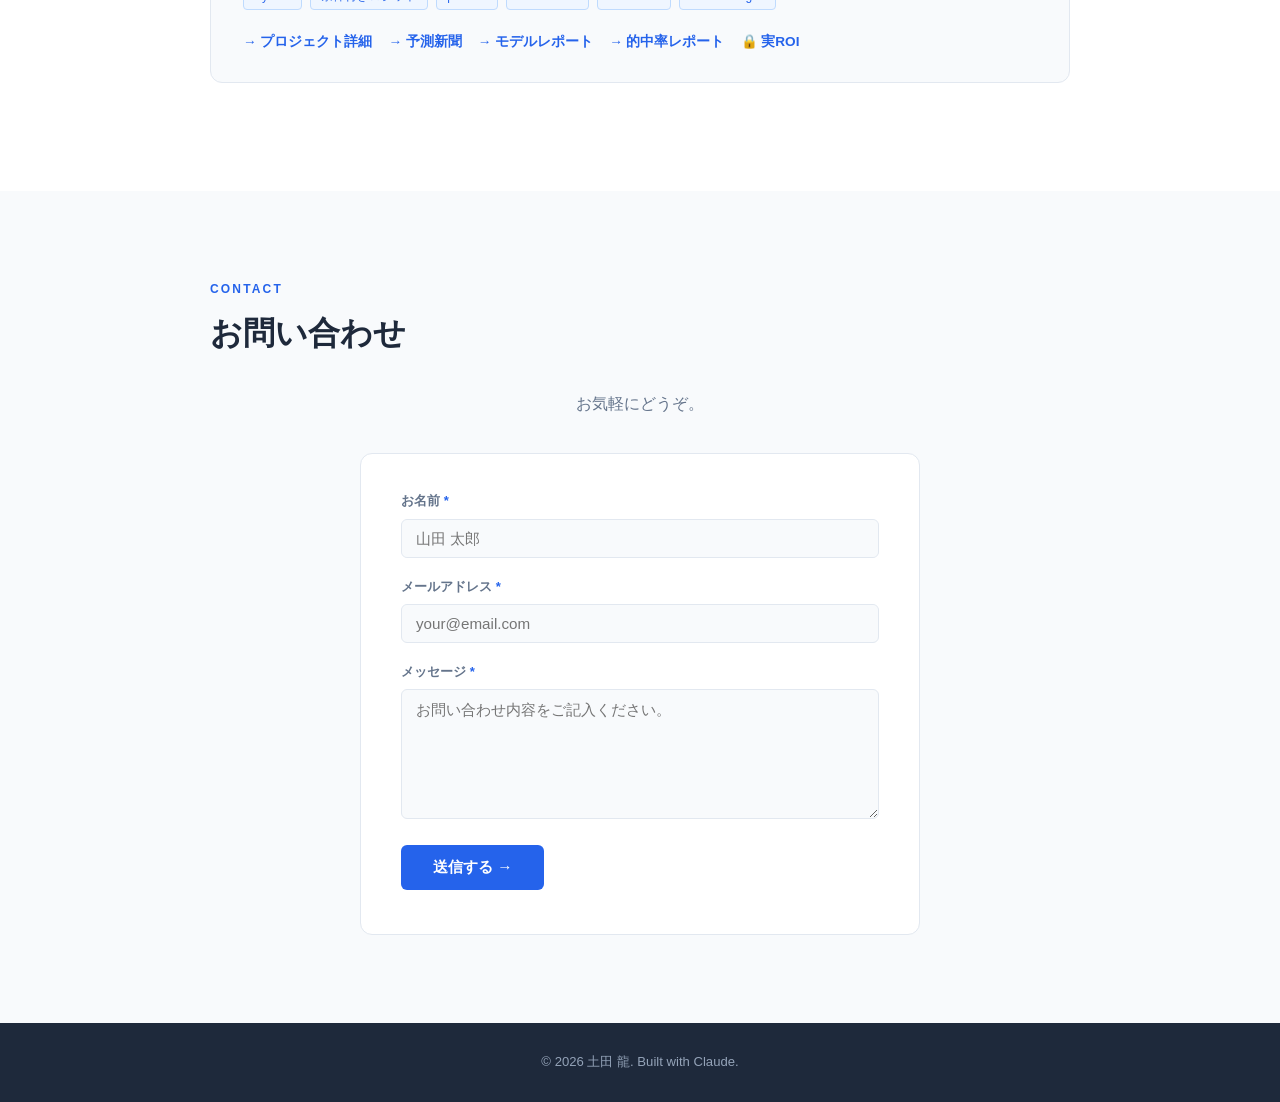
==== commit fc7cc575: "feat: サイト最上部に更新日時バーを追加" ====
--- a/index.html
+++ b/index.html
@@ -22,9 +22,17 @@
     background: var(--bg); color: var(--text); line-height: 1.7;
   }
 
+  /* ── TOPBAR ── */
+  .topbar {
+    position: fixed; top: 0; left: 0; right: 0; z-index: 101;
+    background: var(--accent); color: #fff;
+    text-align: center; font-size: 0.78em; padding: 5px 16px;
+    letter-spacing: 0.04em;
+  }
+
   /* ── NAV ── */
   nav {
-    position: fixed; top: 0; left: 0; right: 0; z-index: 100;
+    position: fixed; top: 29px; left: 0; right: 0; z-index: 100;
     display: flex; justify-content: space-between; align-items: center;
     padding: 0 40px; height: 60px;
     background: rgba(255,255,255,0.92);
@@ -42,7 +50,7 @@
     min-height: 100vh;
     display: flex; flex-direction: column;
     justify-content: center; align-items: flex-start;
-    padding: 100px 10vw 60px;
+    padding: 130px 10vw 60px;
     background: linear-gradient(135deg, #eff6ff 0%, #ffffff 60%);
   }
   .hero-label {
@@ -246,6 +254,9 @@
 </style>
 </head>
 <body>
+
+<!-- TOPBAR -->
+<div class="topbar">最終更新: 2026年6月14日</div>
 
 <!-- NAV -->
 <nav>
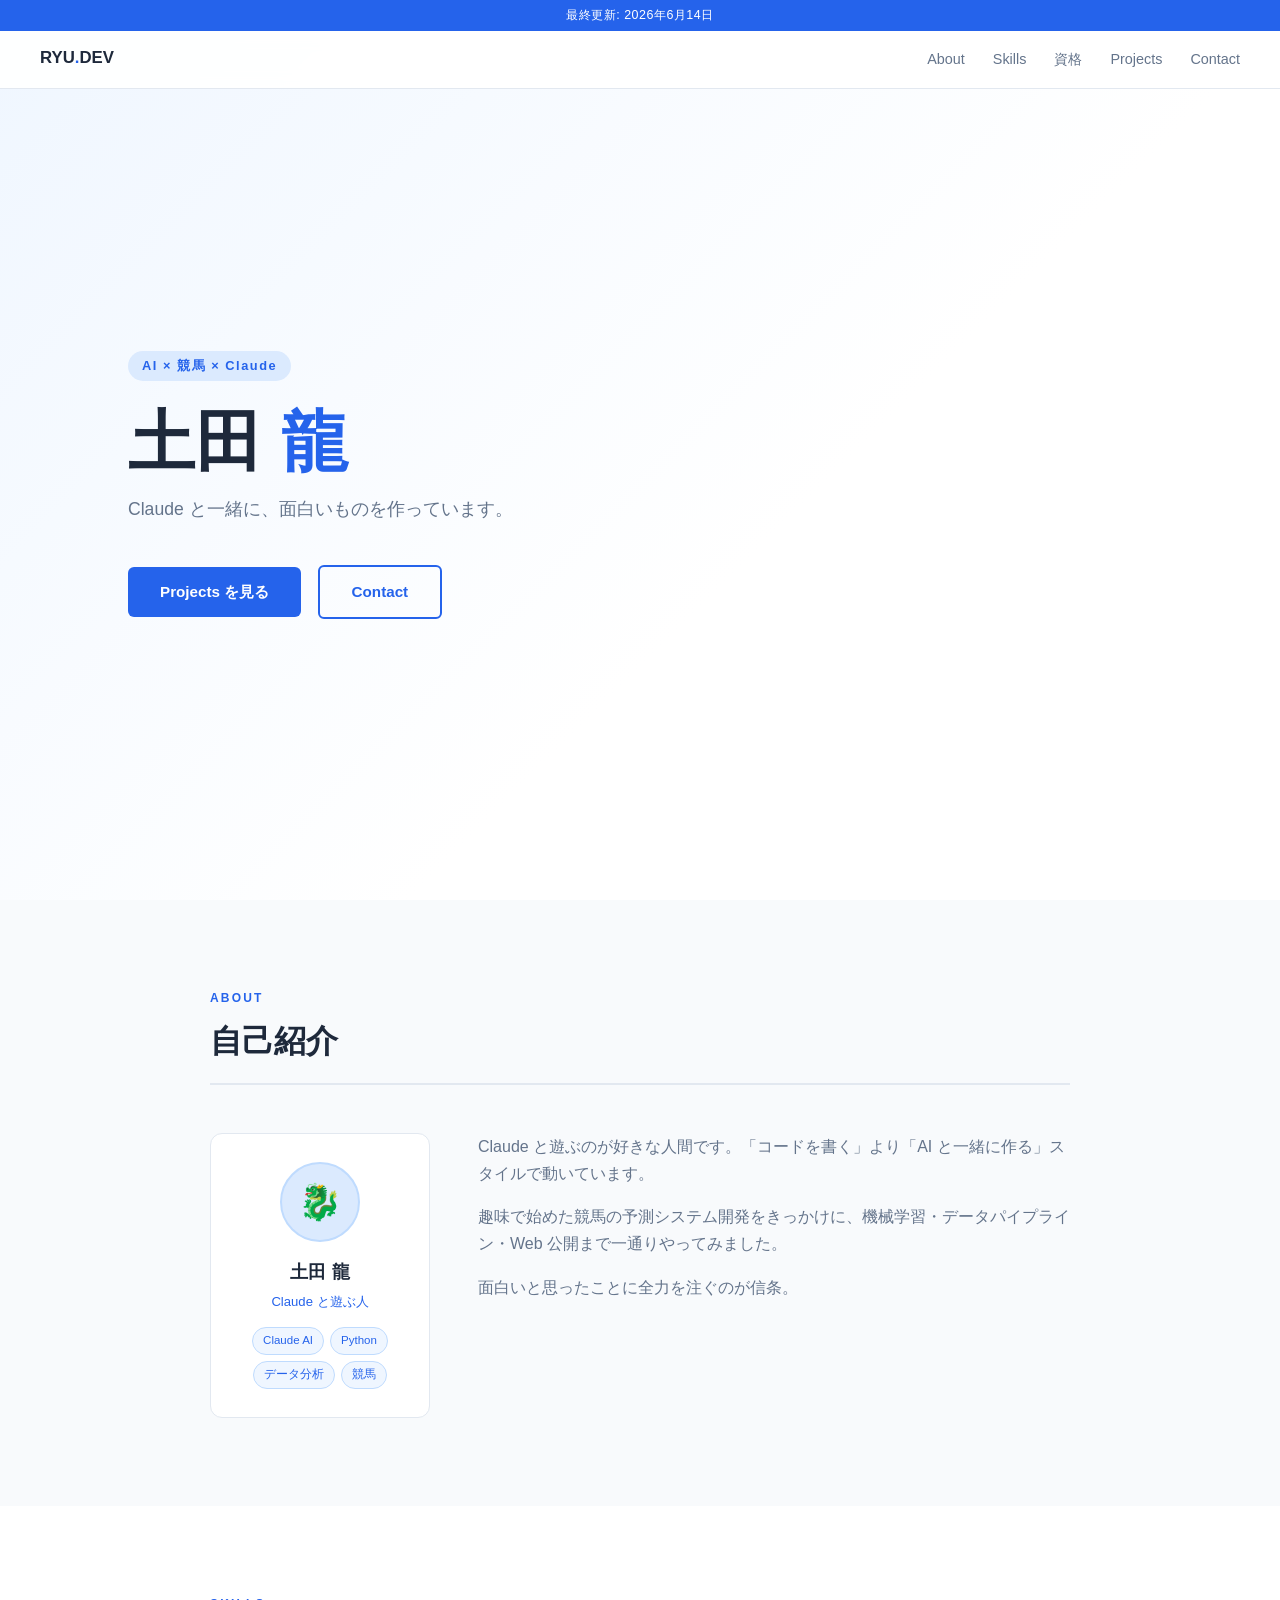
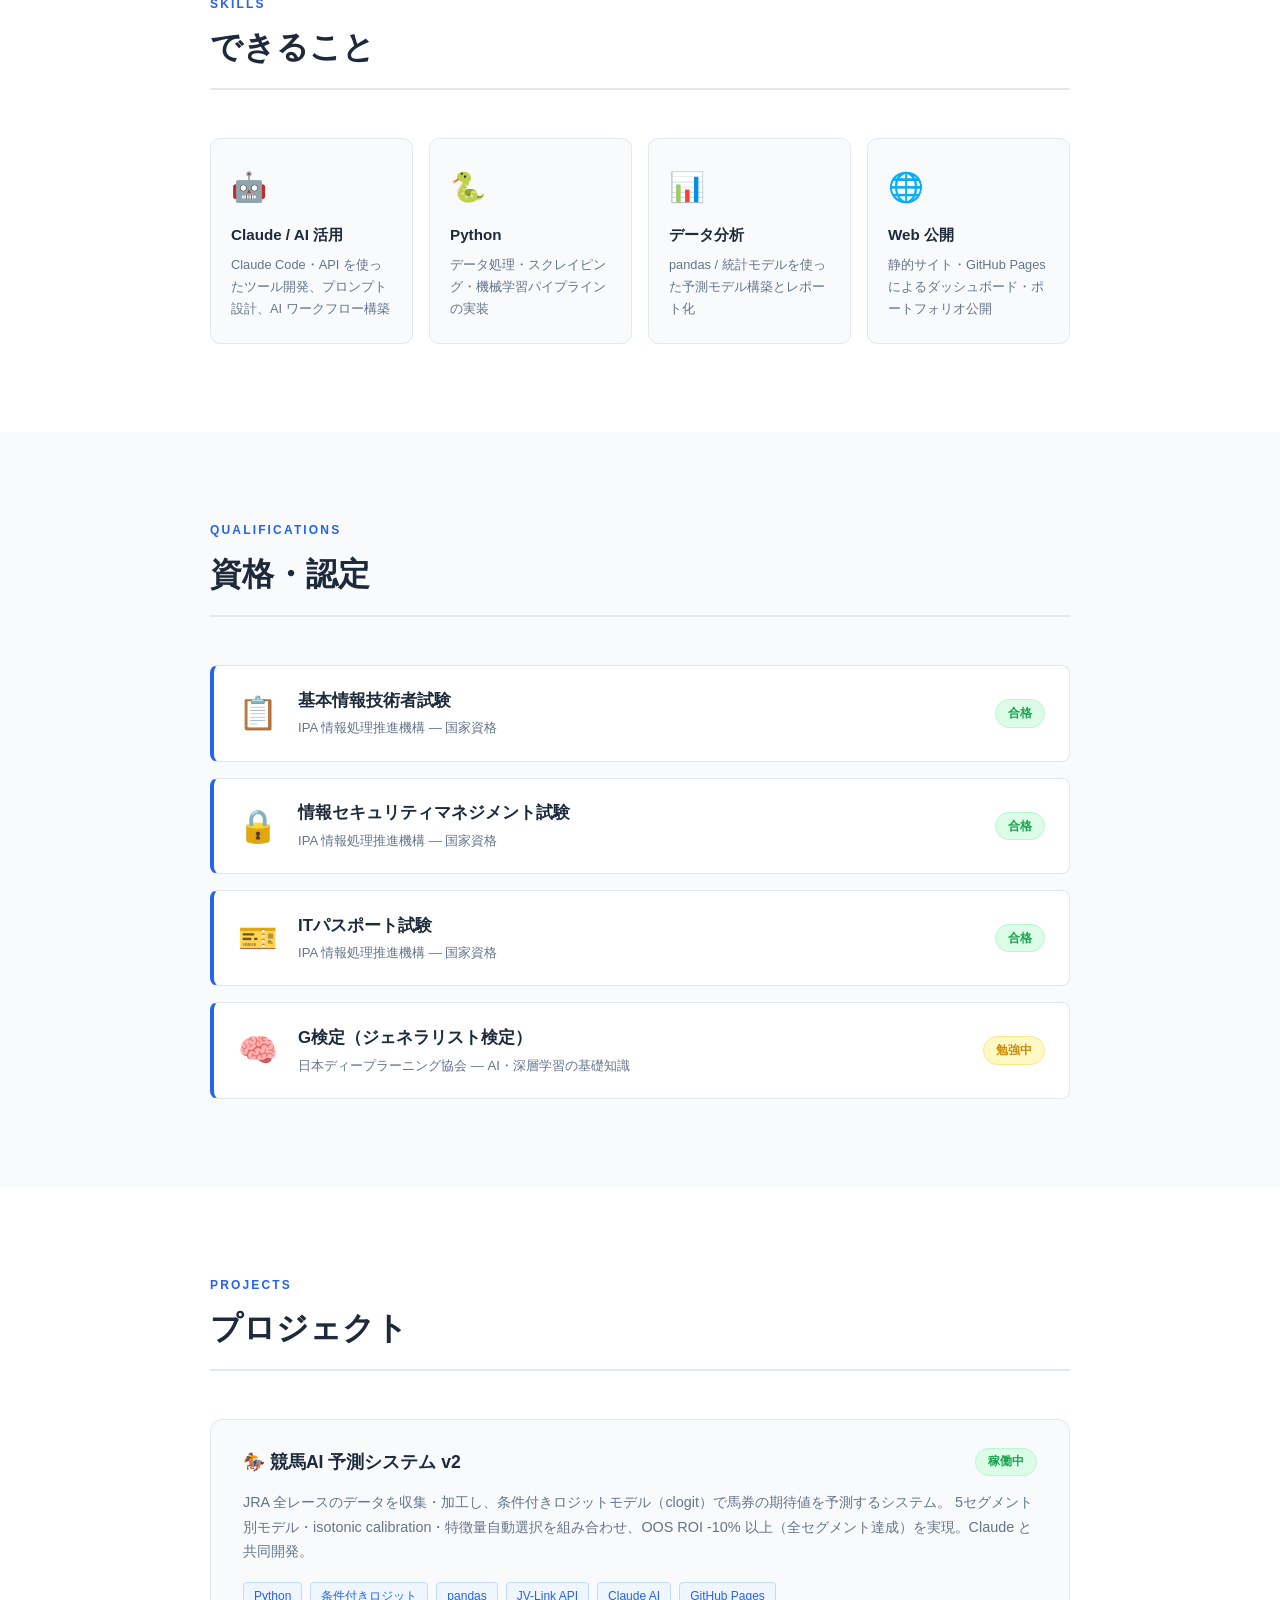
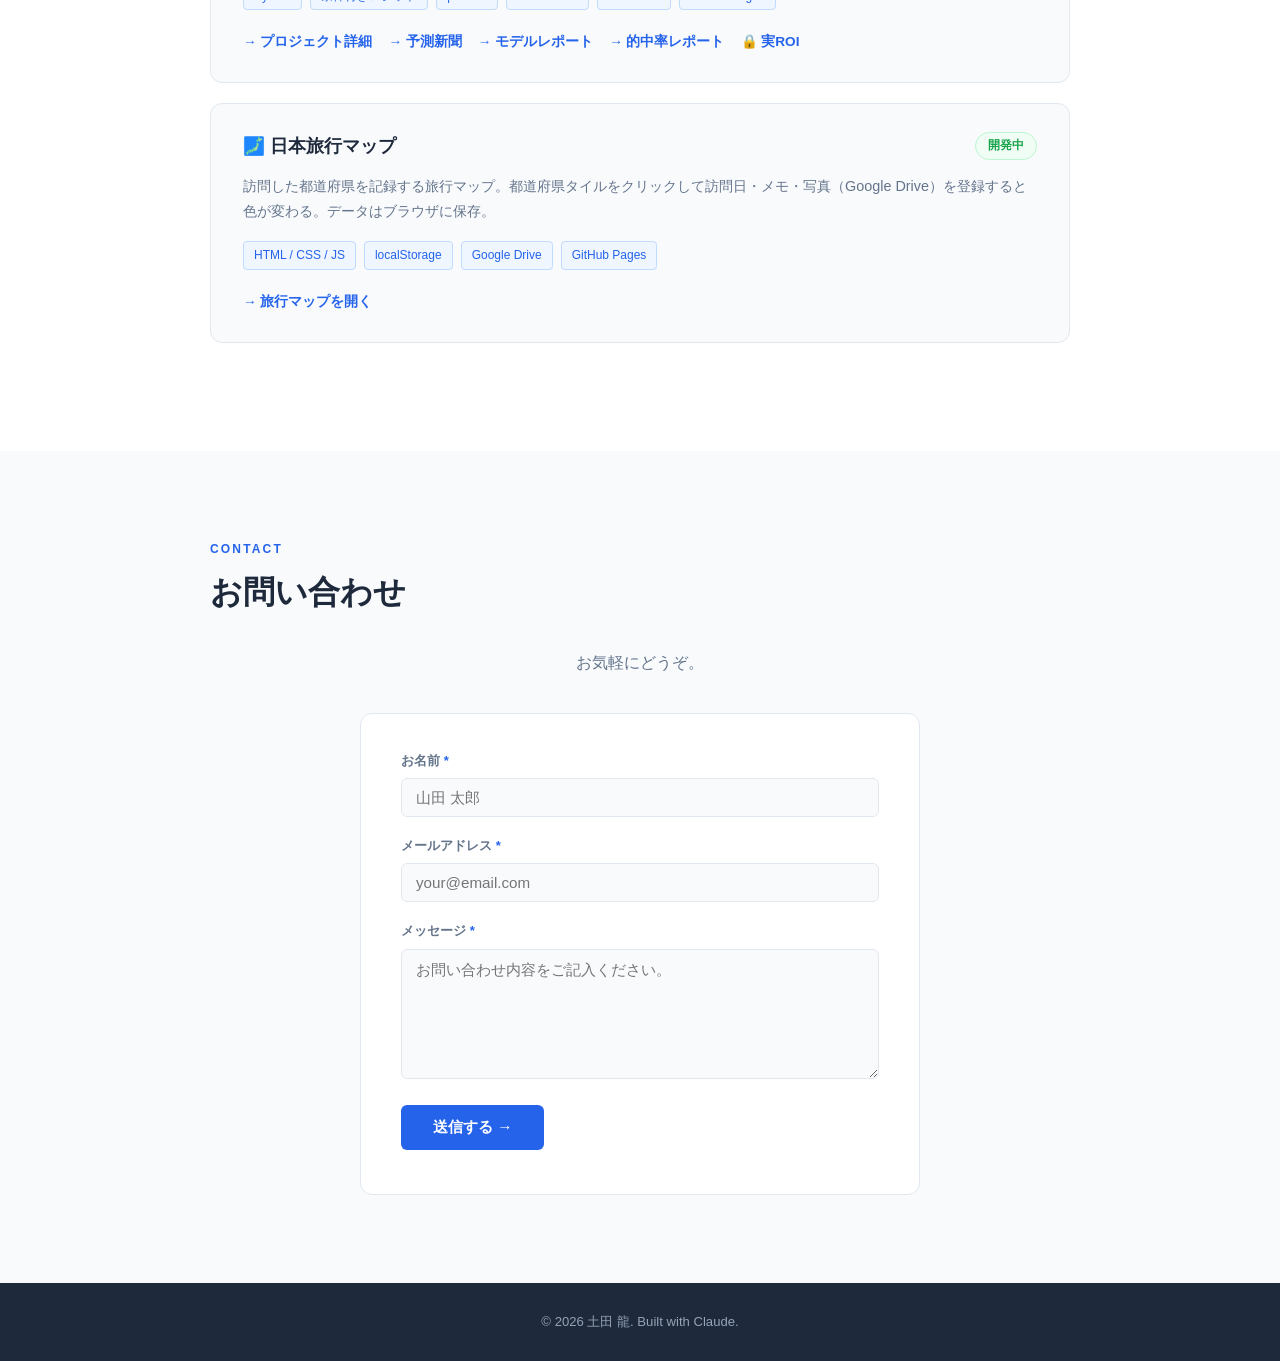
==== commit 6a3c9798: "feat: 日本旅行マップ追加（都道府県タイル・訪問記録・Google Drive写真）" ====
--- a/index.html
+++ b/index.html
@@ -408,6 +408,25 @@
         <a href="https://keiba-dragon.github.io/horse_racing_ai_v2/model_report_20260613.html" target="_blank" rel="noopener">→ モデルレポート</a>
         <a href="https://keiba-dragon.github.io/horse_racing_ai_v2/accuracy_model_report_20260613.html" target="_blank" rel="noopener">→ 的中率レポート</a>
         <a href="/bet-roi/">🔒 実ROI</a>
+      </div>
+    </div>
+
+    <div class="project-card">
+      <div class="project-header">
+        <span class="project-title">🗾 日本旅行マップ</span>
+        <span class="project-badge" style="background:#f0fdf4;color:#16a34a;border-color:#bbf7d0;">開発中</span>
+      </div>
+      <p class="project-desc">
+        訪問した都道府県を記録する旅行マップ。都道府県タイルをクリックして訪問日・メモ・写真（Google Drive）を登録すると色が変わる。データはブラウザに保存。
+      </p>
+      <div class="tech-list">
+        <span class="tech">HTML / CSS / JS</span>
+        <span class="tech">localStorage</span>
+        <span class="tech">Google Drive</span>
+        <span class="tech">GitHub Pages</span>
+      </div>
+      <div class="project-links">
+        <a href="/travel-map/">→ 旅行マップを開く</a>
       </div>
     </div>
 
